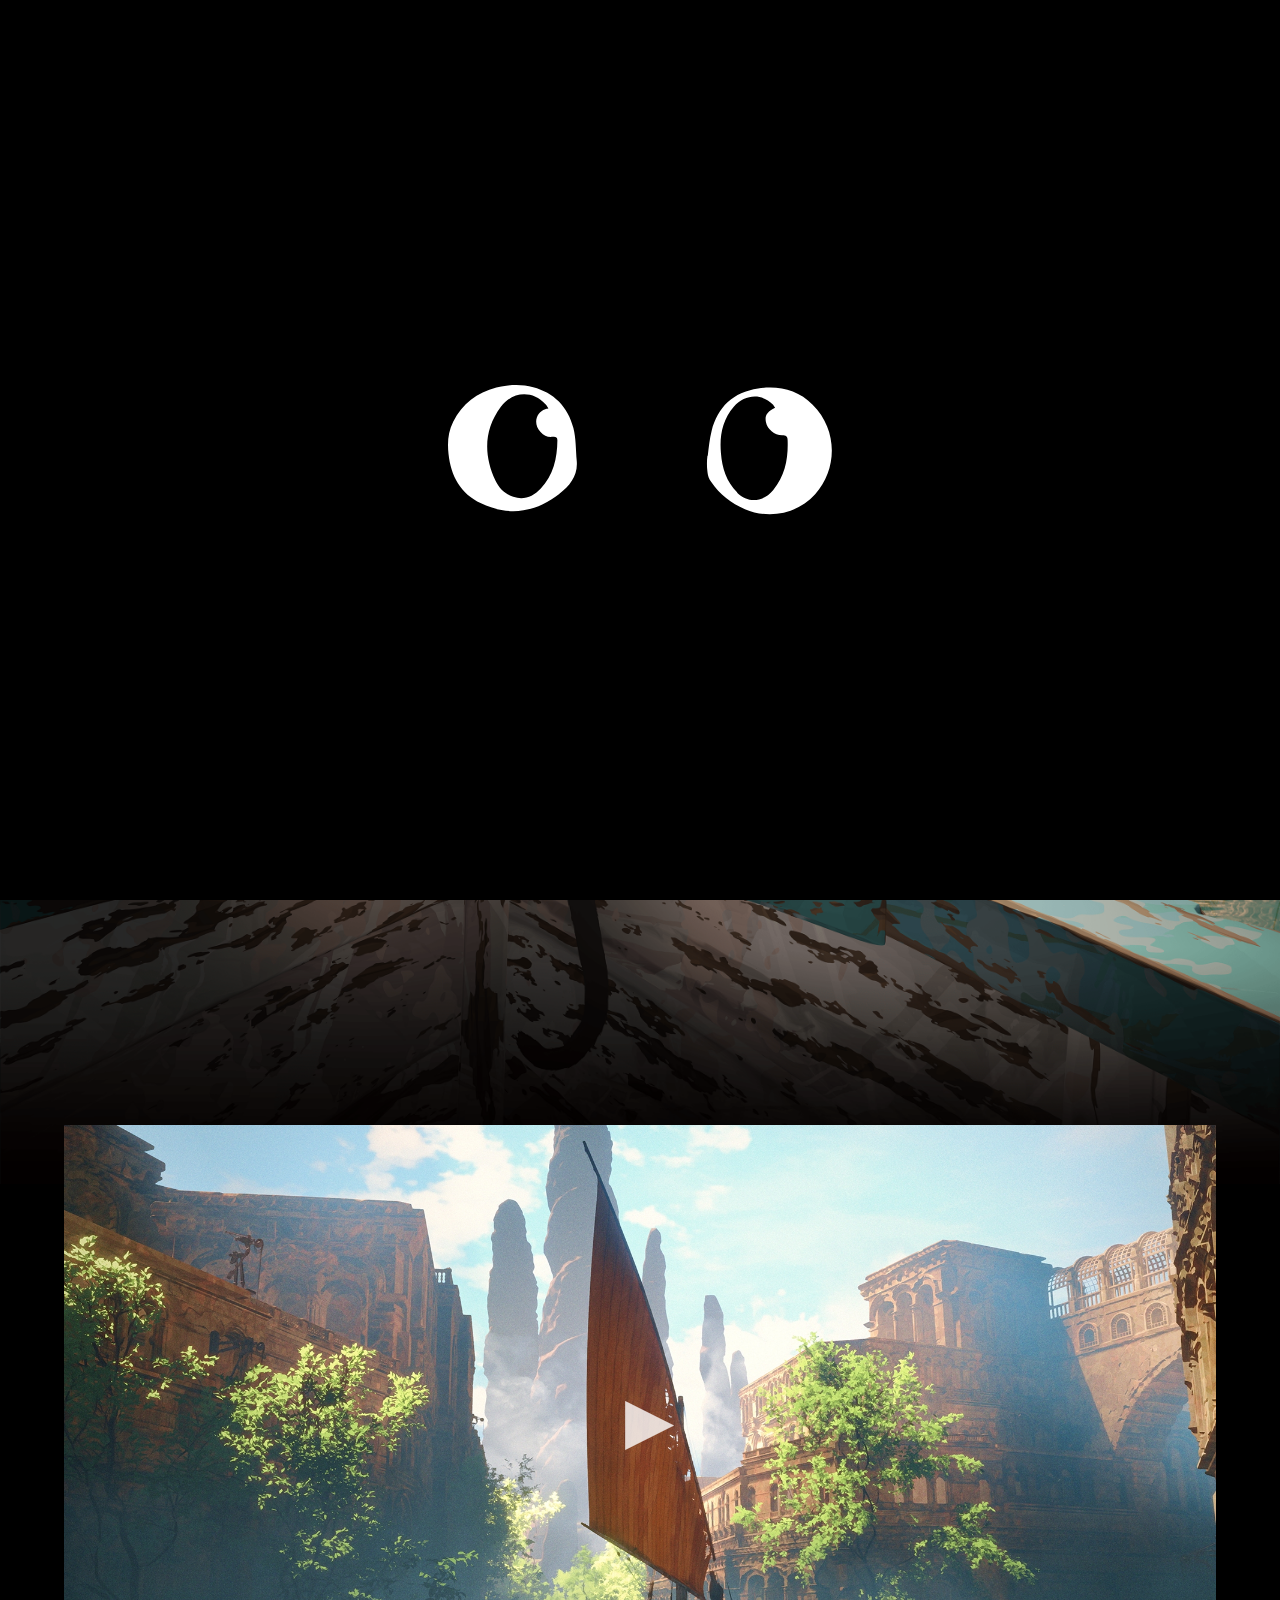
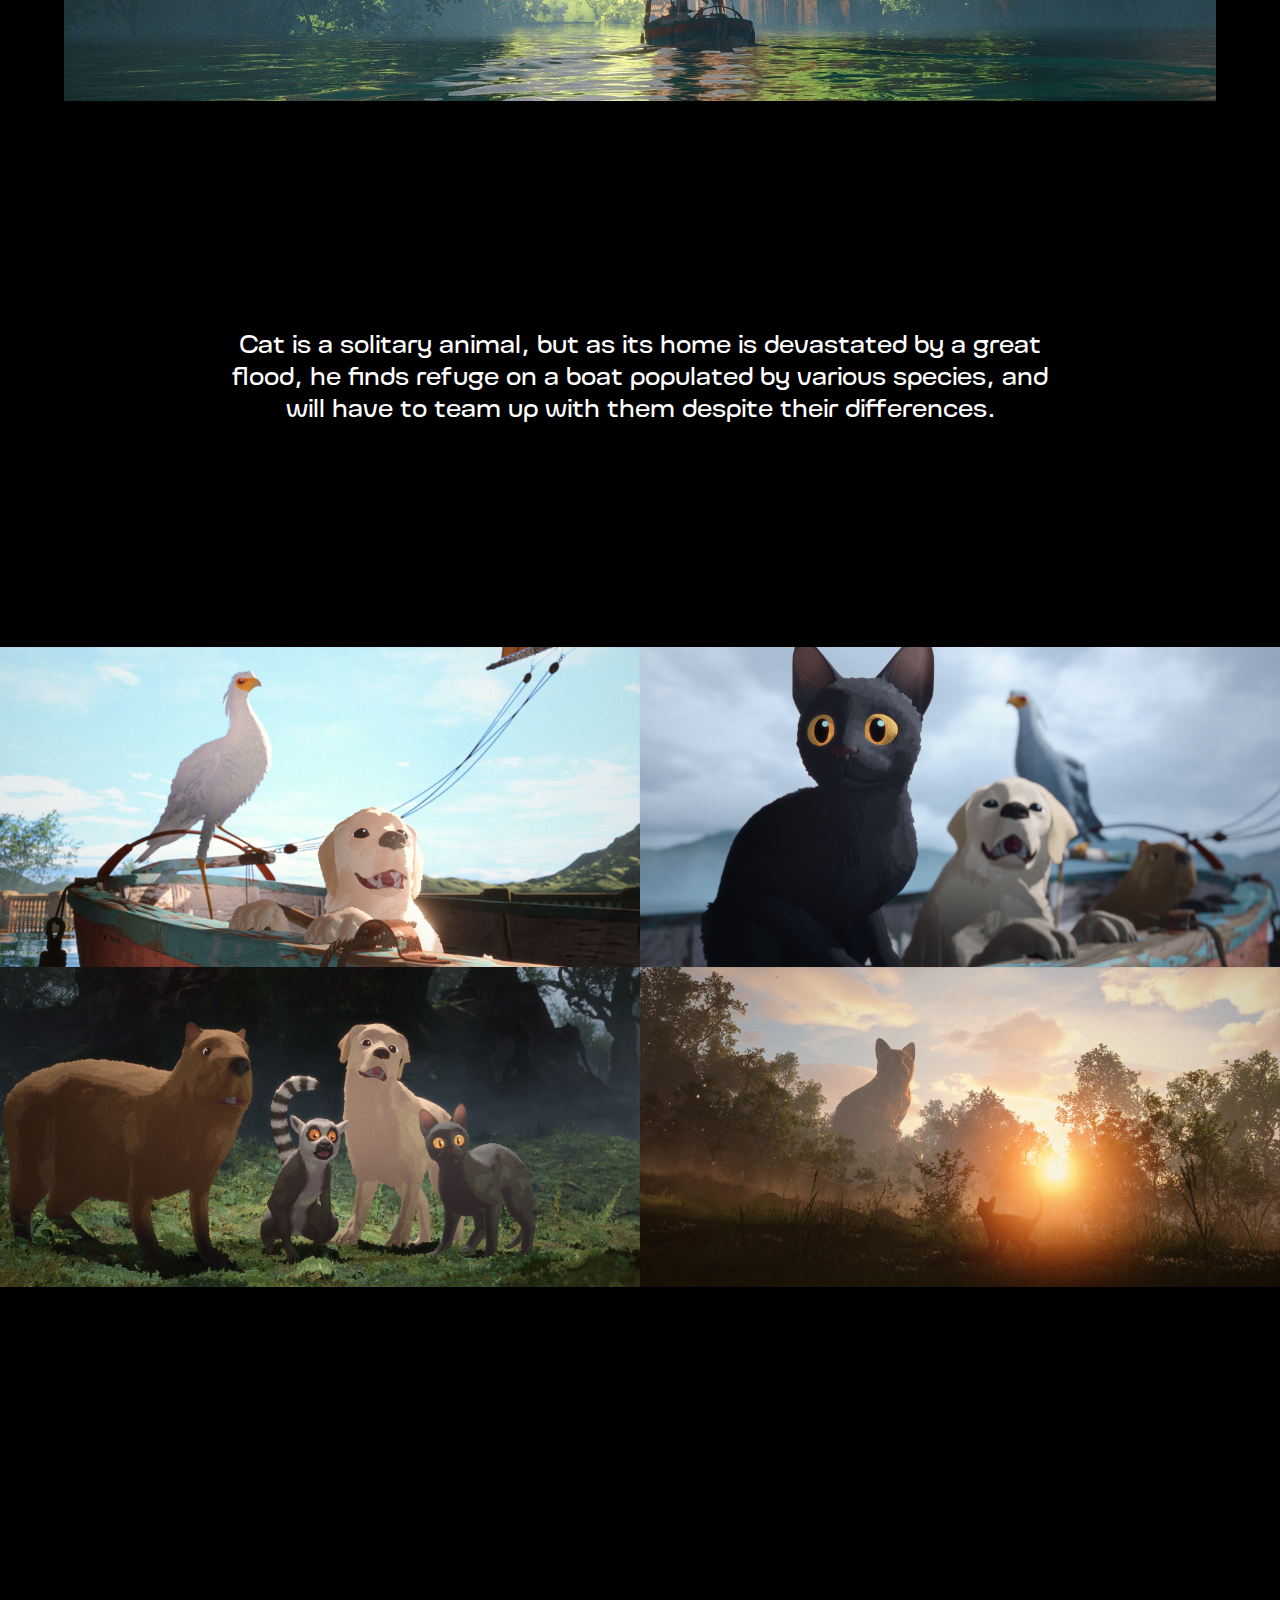
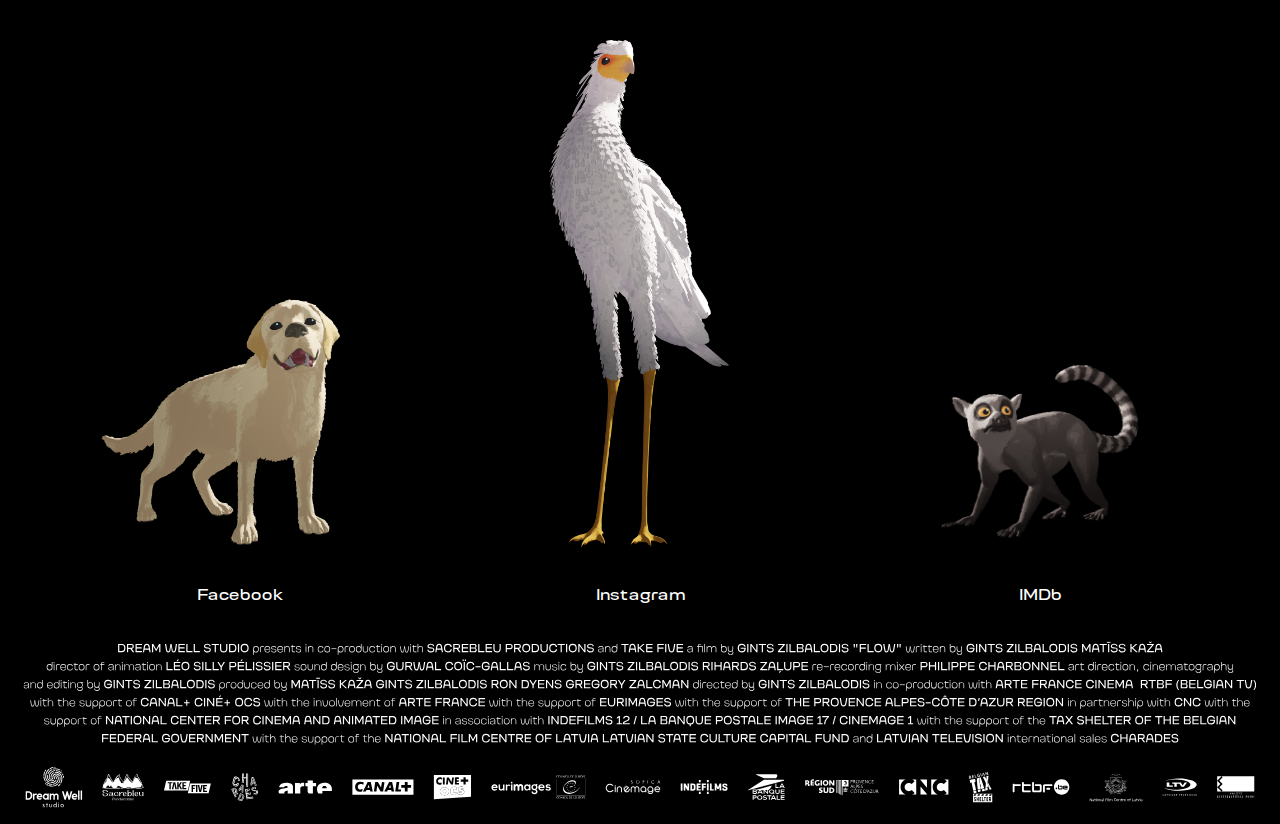
==== index.html @ 859744c5 "Update index.html" ====
<!--                         
            @@   @@        
            @@@@@@@         
            @@ @@ @         
             @@@@@          
            @@@@           
           @@@@@           
         @@@@@@@          
         @@@@@@@           
        @@@@@@@@            
       @@@@@@@@@            
      @@@@@@@@@@@           
      @@@@@@@@@@@@@         
      @@@@@@@@@@  @@        
      @@@@@@@@@@  @@        
       @@@@@@@@@           
        @@@@@@@@@                                 
          @@@                 
            @@                
        @    @  Website designed and coded               
         @@@@   by Dans Jirgensons, 2024 
-->
<html lang="en">
  <head>
    <meta charset="UTF-8" />
    <meta http-equiv="X-UA-Compatible" content="IE=edge" />
    <meta name="viewport" content="width=device-width, initial-scale=1.0" />
    <link rel="stylesheet" href="style.css" />
    <title>FLOW – Dream Well Studio</title>
    <link rel="icon" type="image/svg+xml" href="favicon/favicon.svg">
    <link rel="icon" type="image/png" href="favicon/favicon.png">

<meta name="description" content="Flow is an animated film by Gints Zilbalodis.">
<meta itemprop="name" content="FLOW – Dream Well Studio">
<meta itemprop="description" content="Flow is an animated film by Gints Zilbalodis.">
<meta itemprop="image" content="https://flow.movie/1853163158-725d5f6de8b81c9405ad717a37db35e1735abf01356b188921c94585b9219fb3-d_1920x1080.jpg">
<meta property="og:url" content="https://flow.movie">
<meta property="og:type" content="website">
<meta property="og:title" content="FLOW – Dream Well Studio">
<meta property="og:description" content="Flow is an animated film by Gints Zilbalodis.">
<meta property="og:image" content="https://flow.movie/1853163158-725d5f6de8b81c9405ad717a37db35e1735abf01356b188921c94585b9219fb3-d_1920x1080.jpg">
<meta name="twitter:card" content="summary_large_image">
<meta name="twitter:title" content="FLOW – Dream Well Studio">
<meta name="twitter:description" content="Flow is an animated film by Gints Zilbalodis.">
<meta name="twitter:image" content="https://flow.movie/1853163158-725d5f6de8b81c9405ad717a37db35e1735abf01356b188921c94585b9219fb3-d_1920x1080.jpg">
    </head>
  
<body>
<div id="loader">
  <div class="loader-content">
    <svg id="Layer_1" data-name="Layer 1" xmlns="http://www.w3.org/2000/svg" viewBox="0 0 23.03 7.76">
      <defs>
        <style>
          .cls-1, .cls-2 {
            stroke-width: 0px;
          }
          .cls-2 {
            fill: #fff;
          }
        </style>
      </defs>
      <path class="cls-2" d="m15.58,4.24c.06-.5.11-1,.23-1.48.36-1.45,1.31-2.33,2.79-2.55,1.23-.18,2.37.07,3.27.97,1.55,1.54,1.47,3.91.15,5.38-1.04,1.16-2.75,1.51-4.21.89-.83-.35-1.51-.89-2.02-1.63-.14-.2-.19-.31-.23-.61-.04-.32-.04-.65,0-.97Z"/>
      <path class="cls-2" d="m6.69,6.52c-1.45,1.13-3.03,1.38-4.71.58C.75,6.52.17,5.45.03,4.14c-.07-.66-.04-1.31.28-1.94C.86,1.11,1.74.46,2.9.15c.2-.05.4-.08.6-.11.54-.07,1.09-.05,1.61.09,1.22.32,2.09,1.16,2.41,2.45.16.63.14,1.31.2,1.97.08.88-.4,1.48-1.04,1.97Z"/>
      <path class="cls-1" d="m17.34,6.46c.66.65,1.58.57,2.17-.16.72-.88.9-1.9.86-2.99,0-.22-.1-.29-.33-.29-.46,0-.89-.37-.97-.78-.08-.4.05-.62.55-.87-.05-.07-.08-.13-.12-.18-.66-.7-1.69-.65-2.36.12-.7.81-.86,1.77-.77,2.79.07.88.32,1.71.98,2.35Z"/>
      <path class="cls-1" d="m6.28,3.11c-.31.03-.52-.06-.73-.29-.48-.5-.25-1.2.28-1.37.04-.01.12-.03.17-.04.01,0,.02-.02.01-.03-.06-.09-.11-.18-.18-.24-.75-.83-1.97-.77-2.66.17-1.04,1.41-1.03,2.91-.32,4.44.21.45.57.8,1.06.96.65.22,1.19-.02,1.64-.49.77-.81,1-1.82,1.01-2.91,0-.19-.11-.21-.27-.2Z"/>
    </svg>
</div>
</div>
  
<div class="logo">
<img src="flow.svg" />
<div class="directormobile onlymobile" ><span class="lightfont">a film by </span>GINTS ZILBALODIS</div>
</div>

<div class="laurels onlydesktop">
  <div class="left">
  <img src="laurels/cannes.svg" />
  <img src="laurels/annecy_jury.svg" />
  <img src="laurels/annecy_music.svg" />
</div>
<div class="right">
  <img src="laurels/annecy_audience.svg" />
  <img src="laurels/annecy_gan.svg" />
  <img src="laurels/tiff.svg" />
</div>
</div>

<div id="top-anim">
  <div class="director onlydesktop"><span class="lightfont">a film by </span>GINTS ZILBALODIS</div>
<img class="sky" src="poster layers/Sky.jpg" />
<div class="gradient-overlay"></div>
<img class="city" src="poster layers/city fog-min.png">
<img class="city citynormal" src="poster layers/city-min.png">
<img class="cat" src="poster layers/Cat-gradient-min.png" />
</div>

<div class="laurels onlymobile laurelsmob">
  <div class="left">
  <img src="laurels/cannes.svg" />
  <img src="laurels/annecy_jury.svg" />
  <img src="laurels/annecy_music.svg" />
</div>
<div class="right">
  <img src="laurels/annecy_audience.svg" />
  <img src="laurels/annecy_gan.svg" />
  <img src="laurels/tiff.svg" />
</div>
</div>

<div id="trailer" class="trailer">
  <div class="play-button" id="playButton"><span class="right-pointing-triangle">&nbsp;</span></div>
  <img src="Flow_54.jpg" class="thumbnail"/>
</div>
<div class="popup" id="popup">
    <div class="popup-content">
        <span class="close-button" id="closeButton">&times;</span>
        <iframe id="vimeoEmbed" src="" frameborder="0" allow="autoplay; fullscreen" allowfullscreen></iframe>
    </div>
</div>

<div id="synopsis">Cat is a solitary animal, but as its home is devastated by a great flood, he finds refuge on a boat populated by various species, and will have to team up with them despite their differences.</div>

<div class="stills">
<!-- <img src="stills/F_01-min.jpg" /> -->
<img src="stills/F_04-min.jpg" />
<img src="stills/F_02-min.jpg" />
<img src="stills/F_03-min.jpg" />
<img src="stills/F_05-min.jpg" />
<!-- <img src="stills/F_06-min.jpg" /> -->
</div>

<div id="shop"><div id='collection-component-1721988942943'></div></div>
<script type="text/javascript">
/*<![CDATA[*/
(function () {
  var scriptURL = 'buy-button-storefront.min.js';
  if (window.ShopifyBuy) {
    if (window.ShopifyBuy.UI) {
      ShopifyBuyInit();
    } else {
      loadScript();
    }
  } else {
    loadScript();
  }
  function loadScript() {
    var script = document.createElement('script');
    script.async = true;
    script.src = scriptURL;
    (document.getElementsByTagName('head')[0] || document.getElementsByTagName('body')[0]).appendChild(script);
    script.onload = ShopifyBuyInit;
  }
  function ShopifyBuyInit() {
    var client = ShopifyBuy.buildClient({
      domain: '07b5d3-8e.myshopify.com',
      storefrontAccessToken: 'b6763830624c516690d7c7871c5d23dd',
    });
    ShopifyBuy.UI.onReady(client).then(function (ui) {
      ui.createComponent('collection', {
        id: '515332800780',
        node: document.getElementById('collection-component-1721988942943'),
        moneyFormat: '%E2%82%AC%7B%7Bamount_with_comma_separator%7D%7D',
        options: {
  "product": {
    "styles": {
      "product": {
        "@media (min-width: 601px)": {
          "max-width": "calc(600px - 40px)",
          "margin-left": "40px",
          "margin-bottom": "50px",
          "width": "calc(100% - 40px)"
        },
        "img": {
          "height": "calc(100% - 15px)",
          "position": "absolute",
          "left": "0",
          "right": "0",
          "top": "0"
        },
        "imgWrapper": {
          "padding-top": "calc(75% + 15px)",
          "position": "relative",
          "height": "0"
        }
      },
      "title": {
        "font-size": "20px",
        "color": "#ffffff"
      },
      "button": {
        "font-size": "16px",
        "padding-top": "16px",
        "padding-bottom": "16px",
        ":hover": {
          "background-color": "#ccc",
          "color": "#000"
        },
        "background-color": "#fff",
        "color": "#000",
        ":focus": {
          "background-color": "#ffffff"
        },
        "border-radius": "4px",
        "padding-left": "50px",
        "padding-right": "50px"
      },
      "quantityInput": {
        "font-size": "16px",
        "padding-top": "16px",
        "padding-bottom": "16px"
      },
      "price": {
        "font-size": "26px",
        "color": "#ffffff"
      },
      "compareAt": {
        "font-size": "22.099999999999998px",
        "color": "#ffffff"
      },
      "unitPrice": {
        "font-size": "22.099999999999998px",
        "color": "#ffffff"
      }
    },
    "buttonDestination": "modal",
    "contents": {
      "options": false
    },
    "text": {
      "button": "Buy Now"
    }
  },
  "productSet": {
    "styles": {
      "products": {
        "@media (min-width: 601px)": {
          "margin-left": "-40px"
        }
      }
    }
  },
  "modalProduct": {
    "contents": {
      "img": false,
      "imgWithCarousel": true,
      "button": false,
      "buttonWithQuantity": true
    },
    "styles": {
      "product": {
        "@media (min-width: 601px)": {
          "max-width": "100%",
          "margin-left": "0px",
          "margin-bottom": "0px"
        }
      },
      "button": {
        "font-size": "16px",
        "padding-top": "16px",
        "padding-bottom": "16px",
        ":hover": {
          "background-color": "#2c2c2c",
          "color": "#fff"
        },
        "background-color": "#000000",
        "color": "#fff",
        ":focus": {
          "background-color": "#000000"
        },
        "border-radius": "4px",
        "padding-left": "50px",
        "padding-right": "50px"
      },
      "quantityInput": {
        "font-size": "16px",
        "padding-top": "16px",
        "padding-bottom": "16px"
      },
      "title": {
        "font-family": "Helvetica Neue, sans-serif",
        "font-weight": "bold",
        "font-size": "26px",
        "color": "#000000"
      },
      "price": {
        "font-family": "Helvetica Neue, sans-serif",
        "font-weight": "normal",
        "font-size": "18px",
        "color": "#000000"
      },
      "compareAt": {
        "font-family": "Helvetica Neue, sans-serif",
        "font-weight": "normal",
        "font-size": "15.299999999999999px",
        "color": "#000000"
      },
      "unitPrice": {
        "font-family": "Helvetica Neue, sans-serif",
        "font-weight": "normal",
        "font-size": "15.299999999999999px",
        "color": "#000000"
      },
      "description": {
        "color": "#000000"
      }
    },
    "text": {
      "button": "Add to cart"
    }
  },
  "option": {
    "styles": {
      "label": {
        "color": "#000000"
      }
    }
  },
  "cart": {
    "styles": {
      "button": {
        "font-size": "16px",
        "padding-top": "16px",
        "padding-bottom": "16px",
        ":hover": {
          "background-color": "#000000"
        },
        "background-color": "#000000",
        ":focus": {
          "background-color": "#000000"
        },
        "border-radius": "4px"
      },
      "title": {
        "color": "#000000"
      },
      "header": {
        "color": "#000000"
      },
      "lineItems": {
        "color": "#000000"
      },
      "subtotalText": {
        "color": "#000000"
      },
      "subtotal": {
        "color": "#000000"
      },
      "notice": {
        "color": "#000000"
      },
      "currency": {
        "color": "#000000"
      },
      "close": {
        "color": "#000000",
        ":hover": {
          "color": "#000000"
        }
      },
      "empty": {
        "color": "#000000"
      },
      "noteDescription": {
        "color": "#000000"
      },
      "discountText": {
        "color": "#000000"
      },
      "discountIcon": {
        "fill": "#000000"
      },
      "discountAmount": {
        "color": "#000000"
      }
    },
    "text": {
      "total": "Subtotal",
      "button": "Checkout"
    },
    "popup": false
  },
  "toggle": {
    "styles": {
      "toggle": {
        "background-color": "#000000",
        ":hover": {
          "background-color": "#000000"
        },
        ":focus": {
          "background-color": "#000000"
        }
      },
      "count": {
        "font-size": "16px"
      }
    }
  },
  "lineItem": {
    "styles": {
      "variantTitle": {
        "color": "#000000"
      },
      "title": {
        "color": "#000000"
      },
      "price": {
        "color": "#000000"
      },
      "fullPrice": {
        "color": "#000000"
      },
      "discount": {
        "color": "#000000"
      },
      "discountIcon": {
        "fill": "#000000"
      },
      "quantity": {
        "color": "#000000"
      },
      "quantityIncrement": {
        "color": "#000000",
        "border-color": "#000000"
      },
      "quantityDecrement": {
        "color": "#000000",
        "border-color": "#000000"
      },
      "quantityInput": {
        "color": "#000000",
        "border-color": "#000000"
      }
    }
  }
},
      });
    });
  }
})();
/*]]>*/
</script>

<div class="socials">
  <a href="https://facebook.com/flowmovie2024" class="dog"><img src="characters/Dog.png" /><span>Facebook</span></a>
  <a href="https://instagram.com/flowmovie2024" class="bird"><img src="characters/Bird.png" /><span>Instagram</span></a>
  <a href="https://imdb.com/title/tt4772188" class="lemur"><img src="characters/Lemur.png" /><span>IMDb</span></a>
</div>

<div class="billingblock">
  <img class="onlydesktop" src="billingblock.svg" />
  <div class="onlymobile">DREAM WELL STUDIO <span>presents in co-production with</span> SACREBLEU PRODUCTIONS <span>and</span> TAKE FIVE <span>a film by</span> GINTS ZILBALODIS "FLOW" <span>written by</span> GINTS ZILBALODIS MATĪSS KAŽA <span>director of animation</span> LÉO SILLY PÉLISSIER <span>sound design by</span> GURWAL COÏC-GALLAS <span>music by</span> GINTS ZILBALODIS RIHARDS ZAĻUPE <span>re-recording mixer</span> PHILIPPE CHARBONNEL <span>art direction, cinematography and editing by</span> GINTS ZILBALODIS <span>produced by</span> MATĪSS KAŽA GINTS ZILBALODIS RON DYENS GREGORY ZALCMAN <span>directed by</span> GINTS ZILBALODIS <span>in co-production with</span> ARTE FRANCE CINEMA RTBF (BELGIAN TV) <span>with the support of</span> CANAL+ CINÉ+ OCS <span>with the involvement of</span> ARTE FRANCE <span>with the support of</span> EURIMAGES <span>with the support of</span> THE PROVENCE ALPES-CÔTE D’AZUR REGION <span>IN PARTNERSHIP WITH</span> CNC <span>with the support of</span> NATIONAL CENTER FOR CINEMA AND ANIMATED IMAGE <span>in association with</span> INDEFILMS 12 / LA BANQUE POSTALE IMAGE 17 / CINEMAGE 1 <span>with the support of</span> the TAX SHELTER OF THE BELGIAN FEDERAL GOVERNMENT <span>with the support of</span> the NATIONAL FILM CENTRE OF LATVIA LATVIAN STATE CULTURE CAPITAL FUND and LATVIAN TELEVISION <span>international sales</span> CHARADES</div>
    <img class="onlymobile" src="billingblock-logos.svg" />
  </div>
</div>

<script src="script.js"></script>
<script src="vimeo.js"></script>

</body>
</html>
---- style.css ----
@font-face {
  font-family: 'Toroka Wide';
  src: url('fonts/Toroka-WideLight.woff2') format('woff2'),
      url('fonts/Toroka-WideLight.woff') format('woff');
  font-weight: 300;
  font-style: normal;
  font-display: swap;
}

@font-face {
  font-family: 'Toroka Wide';
  src: url('fonts/Toroka-WideRegular.woff2') format('woff2'),
      url('fonts/Toroka-WideRegular.woff') format('woff');
  font-weight: normal;
  font-style: normal;
  font-display: swap;
}

*, *:before, *:after {
	margin: 0;
	padding: 0;
	-webkit-box-sizing: border-box !important;
	-moz-box-sizing: border-box !important;
	-ms-box-sizing: border-box !important;
	box-sizing: border-box !important;
}

html, body {margin:0;padding:0; font-family:Toroka Wide;overscroll-behavior-y: none; user-select:none; -webkit-user-select:none;
  -webkit-font-smoothing: antialiased; font-smoothing:antialised;}
body { background:black;}
.lightfont, .billingblock span {
font-weight:200;
}
.logo {
  position: absolute;
  width: 20%;
  top: 3vh;
  left:0;
  transform: translate(calc(50vw - 50%));
  z-index:100;
  /* animation: logoscale 20s ease-in-out infinite; */
}
.logo img {
width:100%;
}
/* 
@keyframes logoscale {
  0% {
    transform: translate(calc(50vw - 50%)) scale(1);
  }
  50% {
    transform: translate(calc(50vw - 50%)) scale(1.05);
  }
  100% {
    transform: translate(calc(50vw - 50%)) scale(1);
  }
} */

.laurels {
  position: absolute;
  padding-top:7vh;
  padding-left:4vh;
  padding-right:4vh;
  display: flex;
  width:100%;
justify-content: space-between;
  flex-direction: row;
}
.laurels .left, .laurels .right {
  display:flex;
  gap: 2vw;
  /* max-width: 700px; */
}
.laurels img {
  filter: invert(1);
  height: 7vh;
}

#top-anim {
width:100vw;
height:100vh;
position:relative;
/* overflow:hidden; */
z-index: -1;
}
#top-anim img {
width: 100vw;
position:absolute;
}
.sky {
object-fit: cover;
width:100%;
height:100%;
}
.city {
/* bottom: -50vh; */
  left: 0px;
  /* transition: bottom 0.2s ease-in-out; */
  
}
.cat {
left: 0px;
right:0px;
bottom: 0px;
animation: moveUpAndDown 5s ease-in-out infinite;
bottom: -55vh;
  /* transition: bottom 0.2s ease-in-out; */
}

      /* Keyframes for animation */
      @keyframes moveUpAndDown {
          0% {
              transform: translateY(0);
          }
          50% {
              transform: translateY(1vw);
          }
          100% {
              transform: translateY(0);
          }
      }

.citynormal {
  animation: cityfade 30s ease-in-out infinite;
}

@keyframes cityfade {
  0% {
    opacity:0;
  }
  50% {
    opacity:1;
  }
  100% {
    opacity:0;
  }
}
      .gradient-overlay {
  position: absolute; /* Position overlay absolutely */
  top: 0; /* Cover entire container */
  left: 0;
  width: 100%;
  height: 50%;
  background: linear-gradient(to top, rgba(0, 0, 0, 0), rgba(0, 0, 0, 20%)); /* Gradient from transparent to black */
  pointer-events: none; /* Allow interactions to pass through */
  mix-blend-mode: multiply; /* Apply multiply blend mode */
}
.director {
position: absolute;
  color: white;
  width: 100%;
  text-align: center;
  bottom: 3vh;
  font-size:1.5em;
  z-index:1;
}
.directormobile {
  bottom:auto;
  margin-top:4vh;
  position: absolute;
  color: white;
  width: 100%;
  text-align: center;
  font-size:1em;
  z-index:1;
}
.billingblock {
max-width:1800px;
margin:0 auto;
pointer-events:none;
}




.trailer {
  margin: 25vh auto;
  width:90%;
  max-width:1200px;
  display:flex;
  justify-content: center;
  align-items: center;
  cursor: pointer;
}
.trailer .thumbnail {
  width: 100%;
  height: auto;
  display: block;
}

/* Style for play button */
.play-button {
  position: absolute;
  font-size: 64px;
  color: rgba(255, 255, 255, 0.8);

}
.trailer:hover .play-button,
.play-button:hover {
    color: rgba(255, 255, 255, 1); /* Brighten the play button */
}

.right-pointing-triangle::after {
  content: "\25B6 \FE0E";
}

/* Popup styles */
.popup {
  display: none;
  position: fixed;
  top: 0;
  left: 0;
  width: 100%;
  height: 100%;
  background: rgba(0, 0, 0, 0.9);
  justify-content: center;
  align-items: center;
  z-index: 1000; 
}

.popup-content {
  position: relative;
  width: 90%;
  height: 90%;
  /* background: #fff; */
  display: flex;
  justify-content: center;
  align-items: center;
}

.popup iframe {
  width: 100%;
  height: 100%;
}

.close-button {
  position: absolute;
  top: 10px;
  right: 10px;
  font-size: 32px;
  color: white;
  cursor: pointer;
  z-index: 1001; 
}

#synopsis {
  max-width:48ch;
  padding:0 5%;
  font-size:1.5em;
  color:white;
  margin:25vh auto;
  text-align:center;
}

#shop {
  margin: 25vh auto 10vh auto;
  max-width:1800px;
}


#loader {
  position: fixed;
  top: 0;
  left: 0;
  width: 100%;
  height: 100%;
  background: black;
  justify-content: center;
  align-items: center;
  z-index: 1000; 
  opacity:1;
  transition: opacity 0.5s ease-in-out;
}

.loader-content {
  position: relative;
  width: 100%;
  height: 100%;
  display: flex;
  justify-content: center;
  align-items: center;
}
.loader-content svg {
  width:50vh;
  max-width:30%;
}

.stills {
  display:flex;
  flex-flow:wrap;
}
.stills img {
  width:50%;
}

.socials {
  max-width:1200px;
  margin:3vh auto;
  display:flex;
  align-items:flex-end;
}
.socials a {
  display: flex;
  flex-direction: column;
  color:white;
  text-decoration: none;
  align-items:center;
  cursor:pointer;
}
.socials a span {
  margin-top:20px;
}

.socials .dog img {
  width:75%;
}
.socials .bird img {
  width:140%;
}
.socials .lemur img {
  width:60%;
}
.socials a:hover {
      /* filter: drop-shadow(0px 0px 5px white); */
      filter: brightness(1.2);
}




.onlymobile {
  display:none;
}

@media only screen and (max-width: 1600px) {
  .laurels .left {
    flex-direction: column;
  }
  .laurels .right {
    flex-direction: column-reverse;
}
.laurels {
  padding-top:5vh;
}
}


@media only screen and (max-width: 900px) {
    .onlydesktop {
      display:none;
    }
    .onlymobile {
      display:block;
  }
  .laurelsmob {
    position: relative;
    display: flex;
    justify-content: center;
    gap: 5%;
    padding: 0;
    margin: 10vh 0;
}
.laurels .left, .laurels .right {
  gap: 50px;
}
.trailer, #synopsis, #shop {
  margin: 10vh auto;
  }
  #synopsis {
    font-size:1em;
      max-width:38ch;
  }
  .stills img {
    width:100%;
  }
  .socials {
    flex-direction: column;
    flex-flow: wrap;
    justify-content:center;
    overflow-x: hidden;
    margin:10vh auto;
  }
  .socials a {
    width:50%;
  }
  .socials .lemur {
    margin-top:5vh;
  }
  .billingblock img {
    margin:10%;
  }
  .billingblock div {
    color:white;
    padding:0 5%;
    text-align:center;
    font-size:0.8em;
  }
}

img {
  pointer-events:none !important;
}
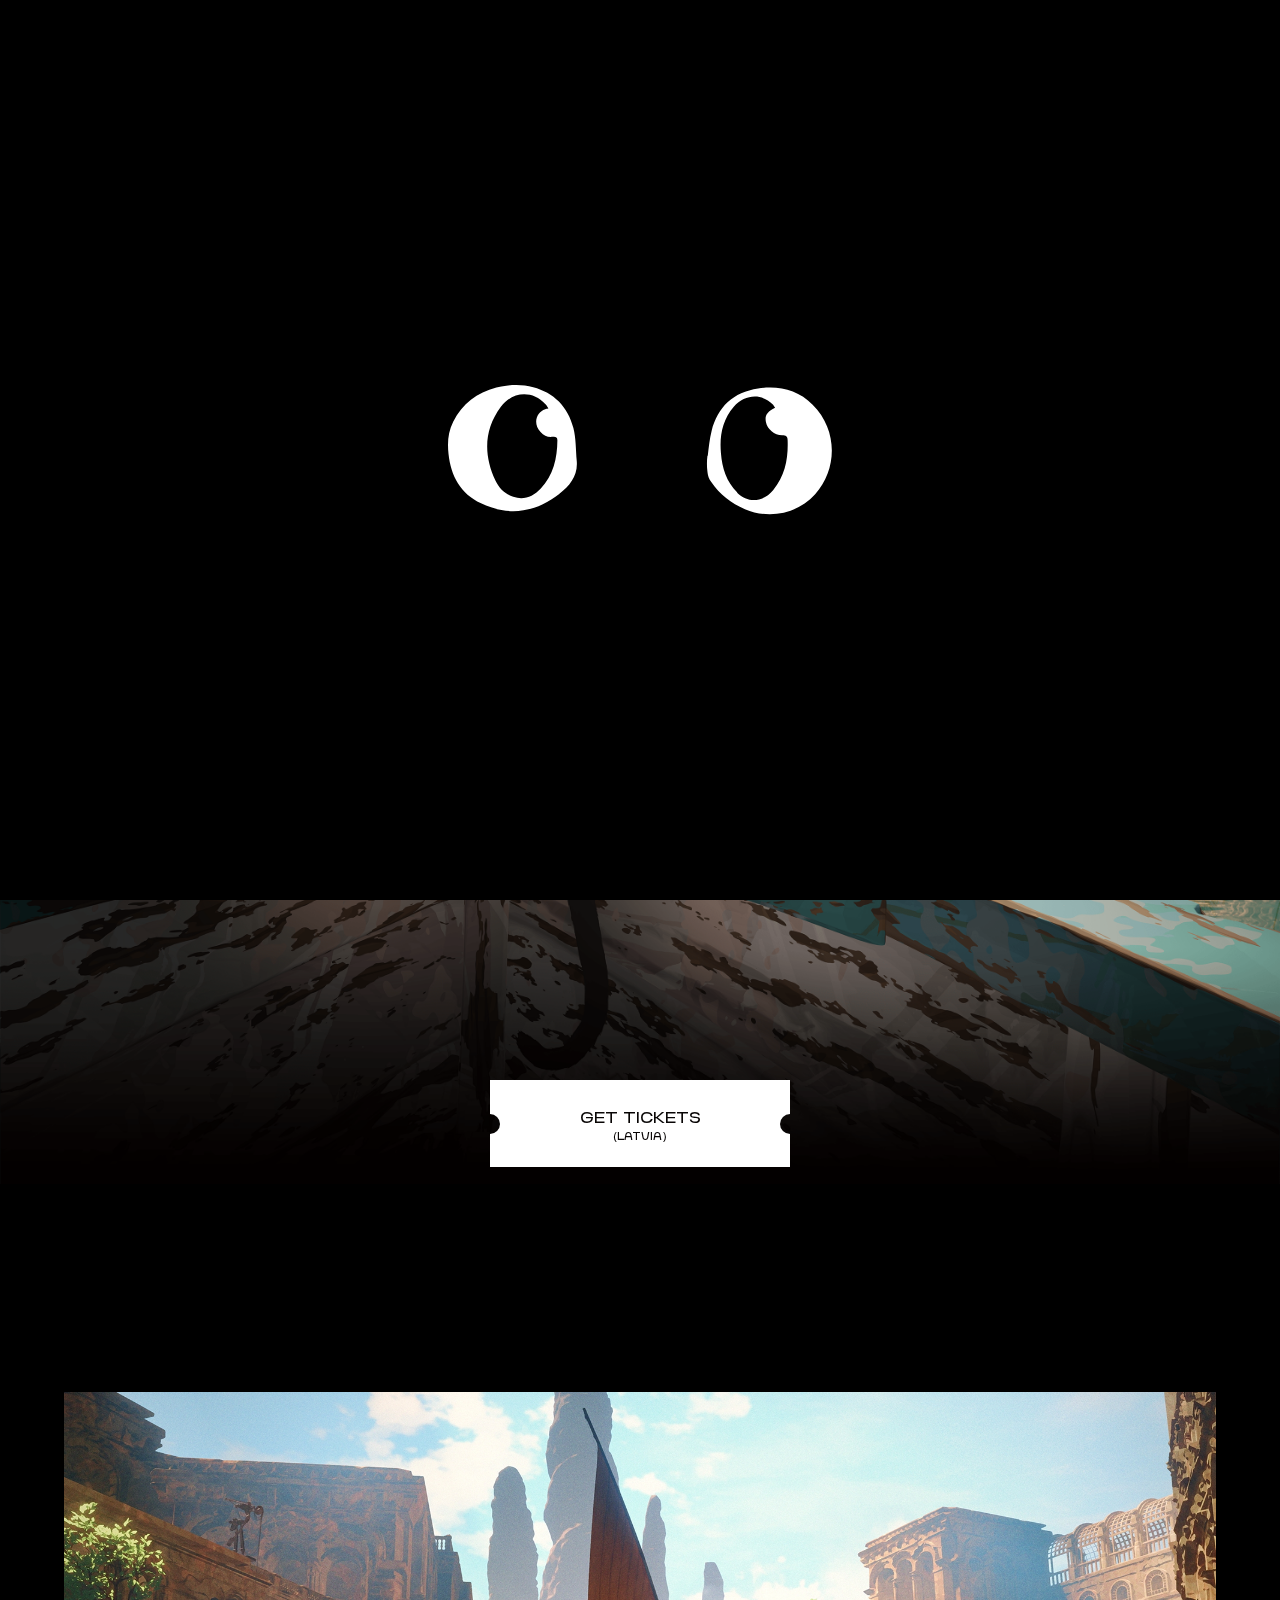
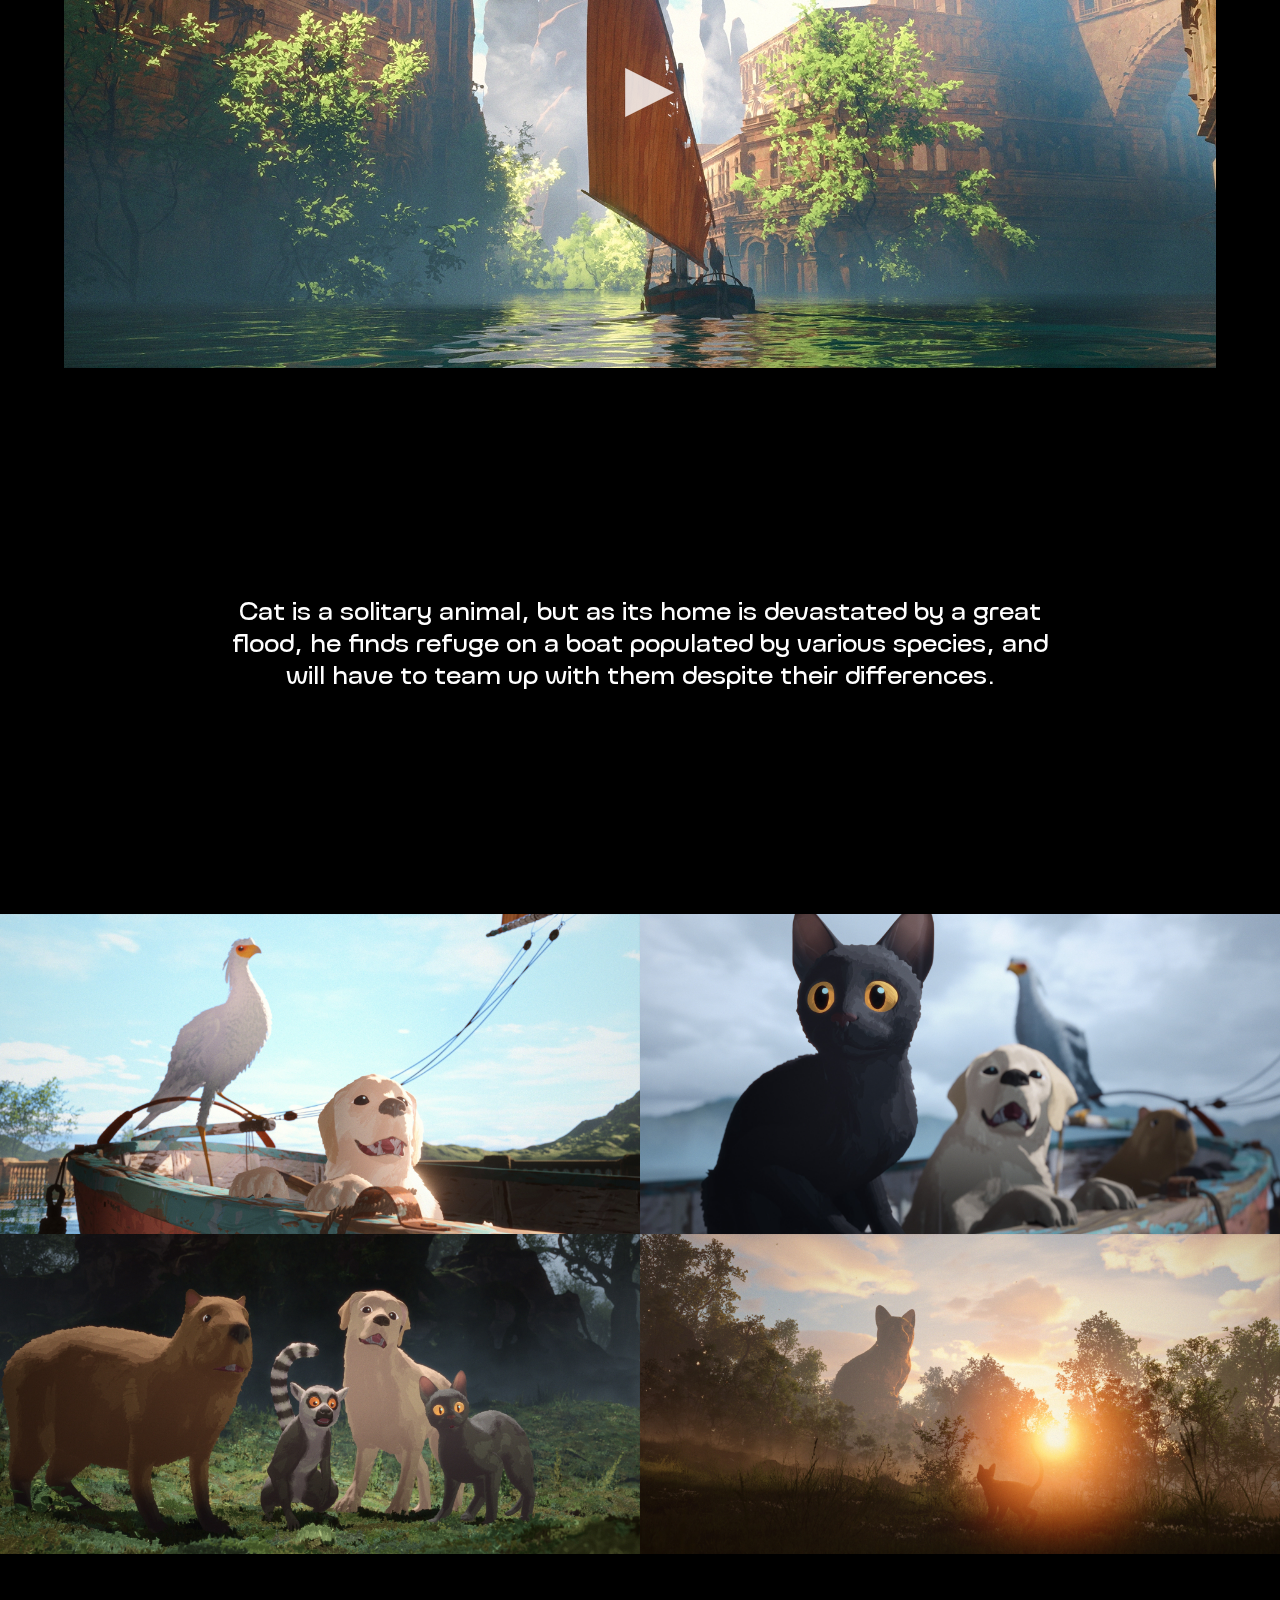
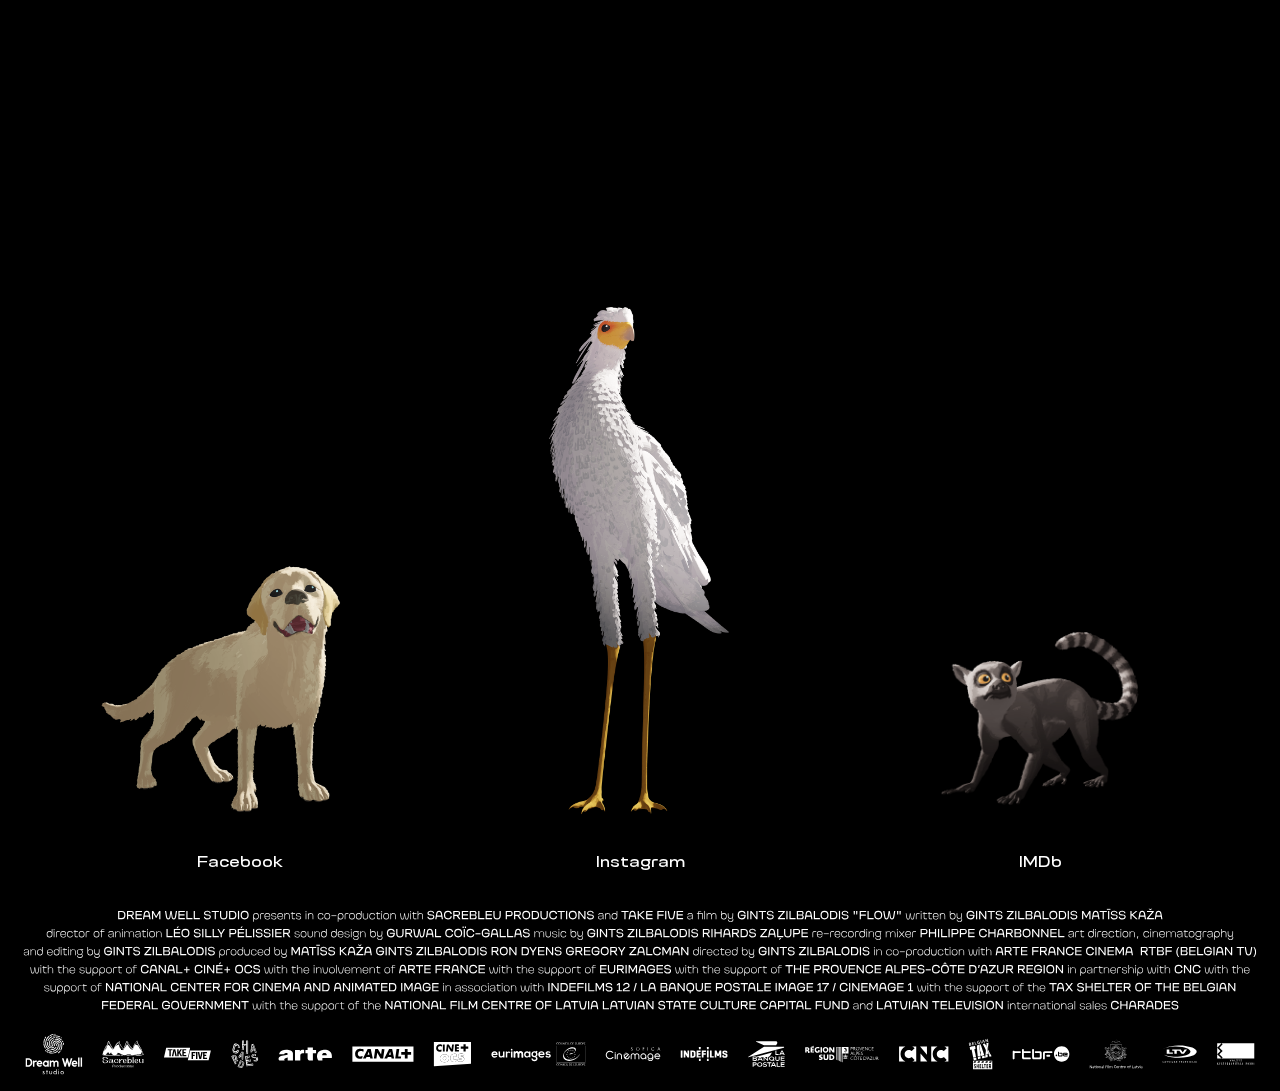
==== commit c49888e9: "update" ====
--- a/index.html
+++ b/index.html
@@ -17,7 +17,7 @@
         @@@@@@@@@                                 
           @@@                 
             @@                
-        @    @  Website designed and coded               
+        @    @  Web design and development     
          @@@@   by Dans Jirgensons, 2024 
 -->
 <html lang="en">
@@ -107,6 +107,12 @@
 </div>
 </div>
 
+<a class="ticketsbutton" href="https://linktr.ee/flowmovie2024">
+<div class="ticketsbutton">
+GET TICKETS<span>(LATVIA)</span>
+</div>
+</a>
+
 <div id="trailer" class="trailer">
   <div class="play-button" id="playButton"><span class="right-pointing-triangle">&nbsp;</span></div>
   <img src="Flow_54.jpg" class="thumbnail"/>
--- a/style.css
+++ b/style.css
@@ -25,7 +25,7 @@
 	box-sizing: border-box !important;
 }
 
-html, body {margin:0;padding:0; font-family:Toroka Wide;overscroll-behavior-y: none; user-select:none; -webkit-user-select:none;
+html, body {margin:0;padding:0; font-family:Toroka Wide;overscroll-behavior: none; user-select:none; -webkit-user-select:none;
   -webkit-font-smoothing: antialiased; font-smoothing:antialised;}
 body { background:black;}
 .lightfont, .billingblock span {
@@ -170,6 +170,61 @@
 pointer-events:none;
 }
 
+a.ticketsbutton {
+  color: white;
+  text-decoration: none;
+  margin-top: 20vh;
+  margin-left: auto;
+  margin-right: auto;
+  display: block;
+  width: 300px;
+}
+
+div.ticketsbutton {
+  text-align: center;
+  padding: 25px 0;
+  background: white;
+  color: black;
+  display: block;
+  position: relative;
+  -webkit-transition: background 200ms ease;
+  transition: background 200ms ease;
+  overflow: hidden; /* Ensure child elements don't overflow */
+  mix-blend-mode: screen;
+}
+
+/* Styling for the cut corners */
+div.ticketsbutton:before,
+div.ticketsbutton:after {
+  content: "";
+  width: 20px; /* Adjust width for corner size */
+  height: 20px; /* Adjust height for corner size */
+  background: black;
+  border-radius: 50%;
+  position: absolute;
+  top: 50%;
+  transform: translateY(-50%);
+}
+
+div.ticketsbutton:before {
+  left: -10px; /* Position left corner */
+  border-right: none; /* Hide the border on the side facing the ticket */
+}
+
+div.ticketsbutton:after {
+  right: -10px; /* Position right corner */
+  border-left: none; /* Hide the border on the side facing the ticket */
+}
+
+div.ticketsbutton:hover {
+  background-color: #ccc;
+}
+
+.ticketsbutton span {
+  display: block;
+  font-size: 0.7em;
+  margin-top: 0.1em;
+}
 
 
 
@@ -395,6 +450,11 @@
     text-align:center;
     font-size:0.8em;
   }
+  a.ticketsbutton {
+  margin-top: 20vh;
+  margin-bottom: 20vh;
+  width:70%;
+}
 }
 
 img {
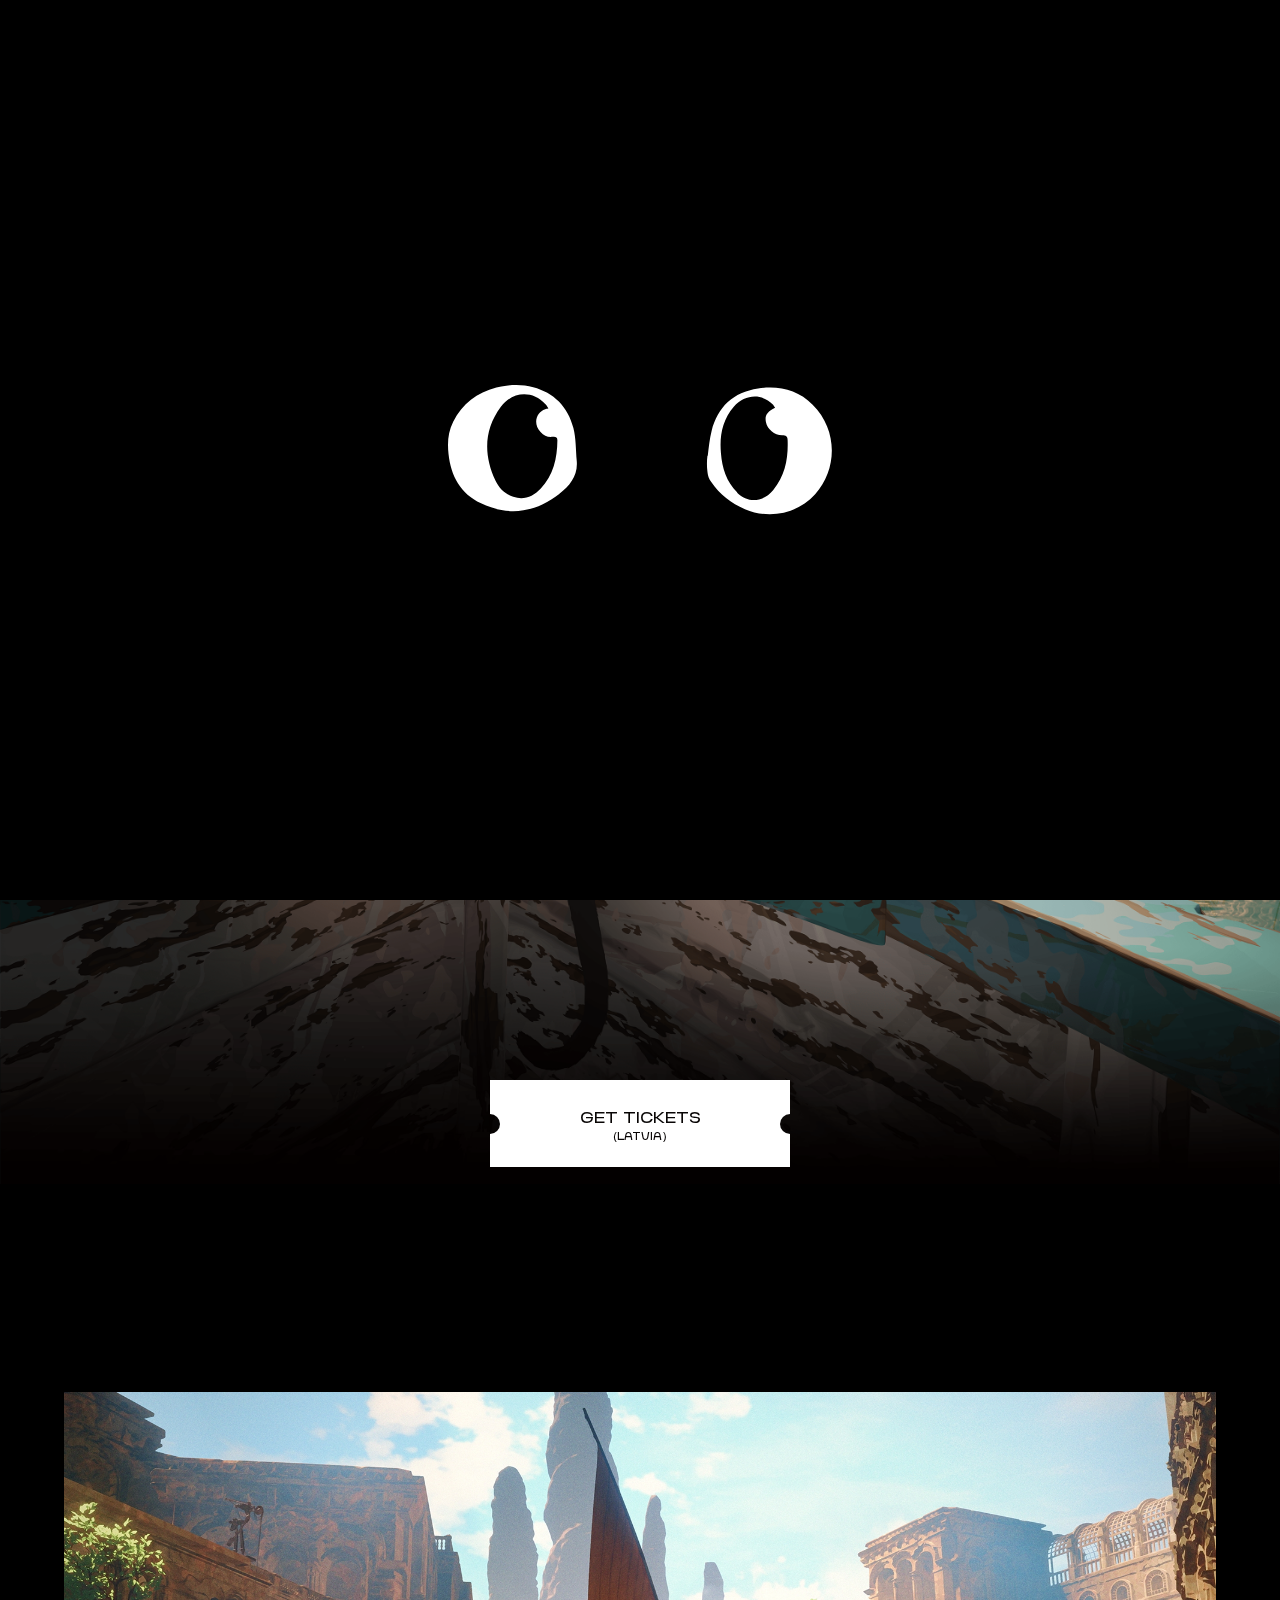
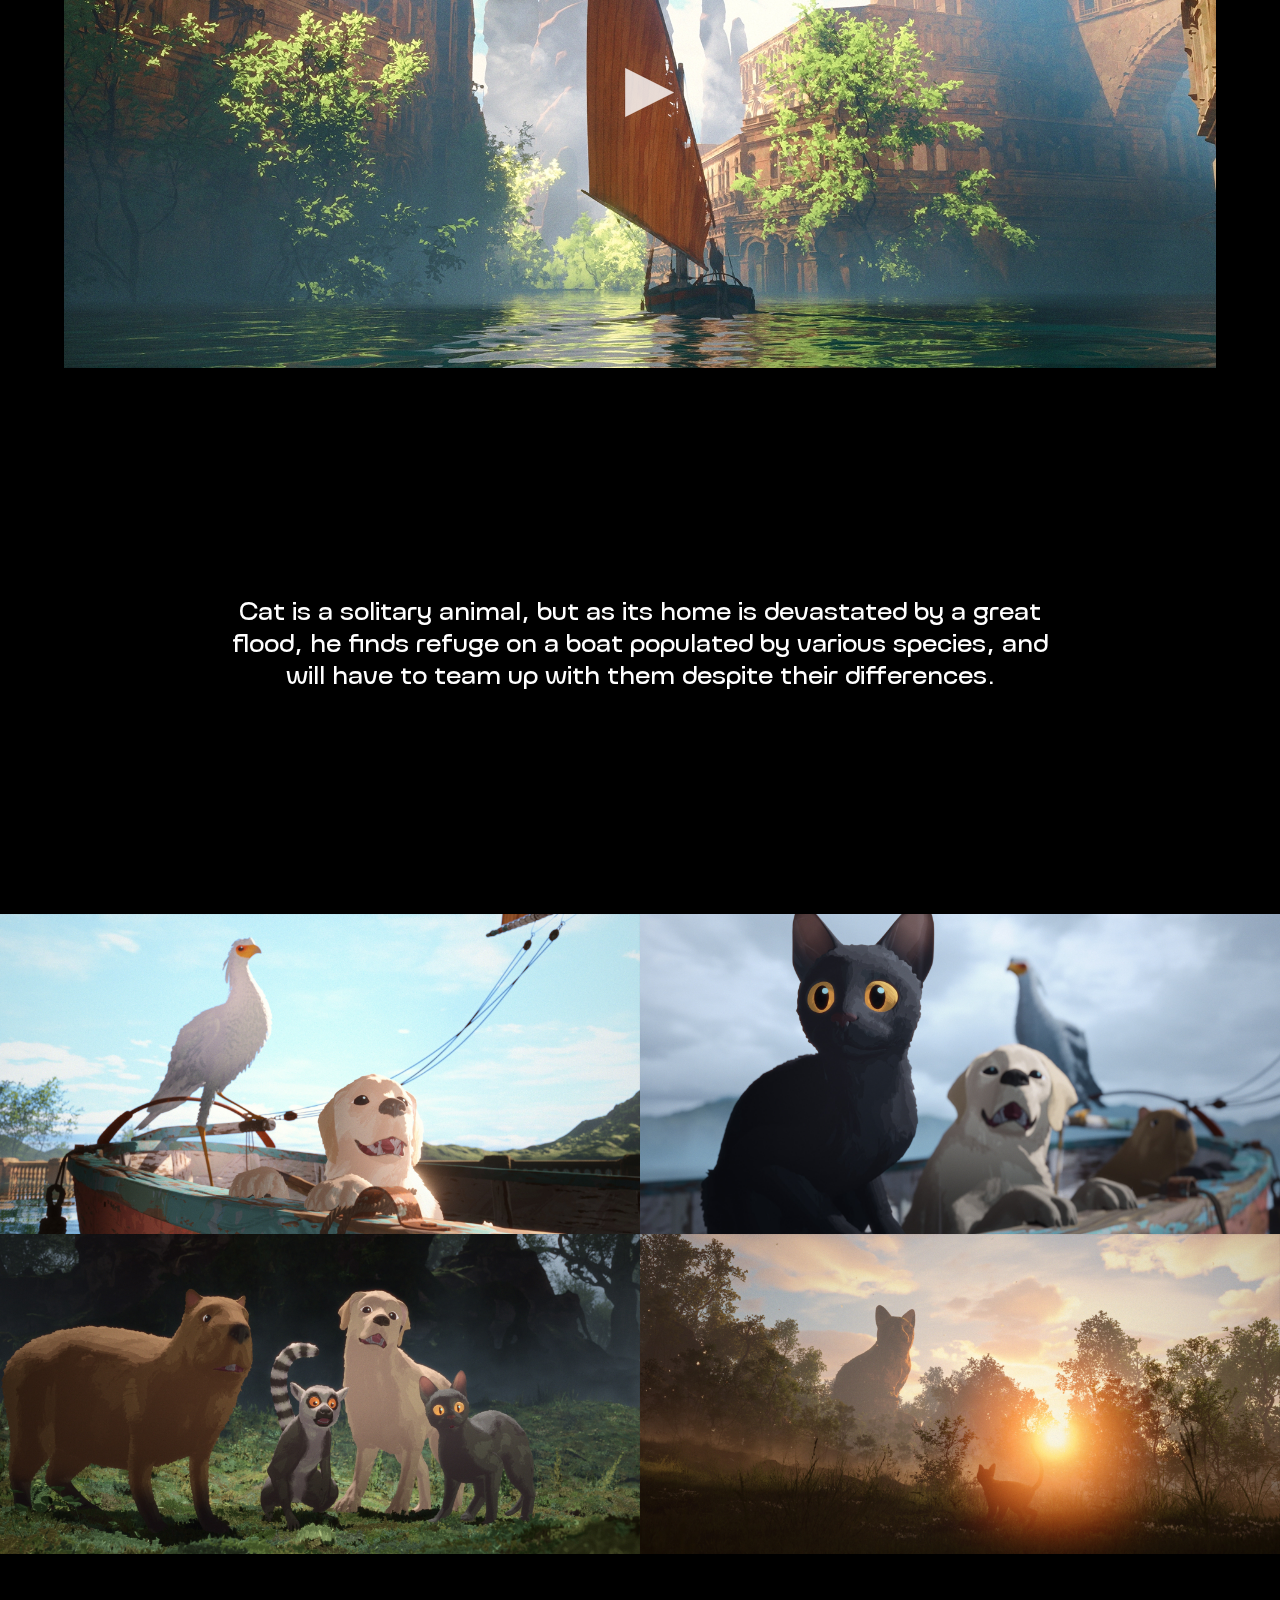
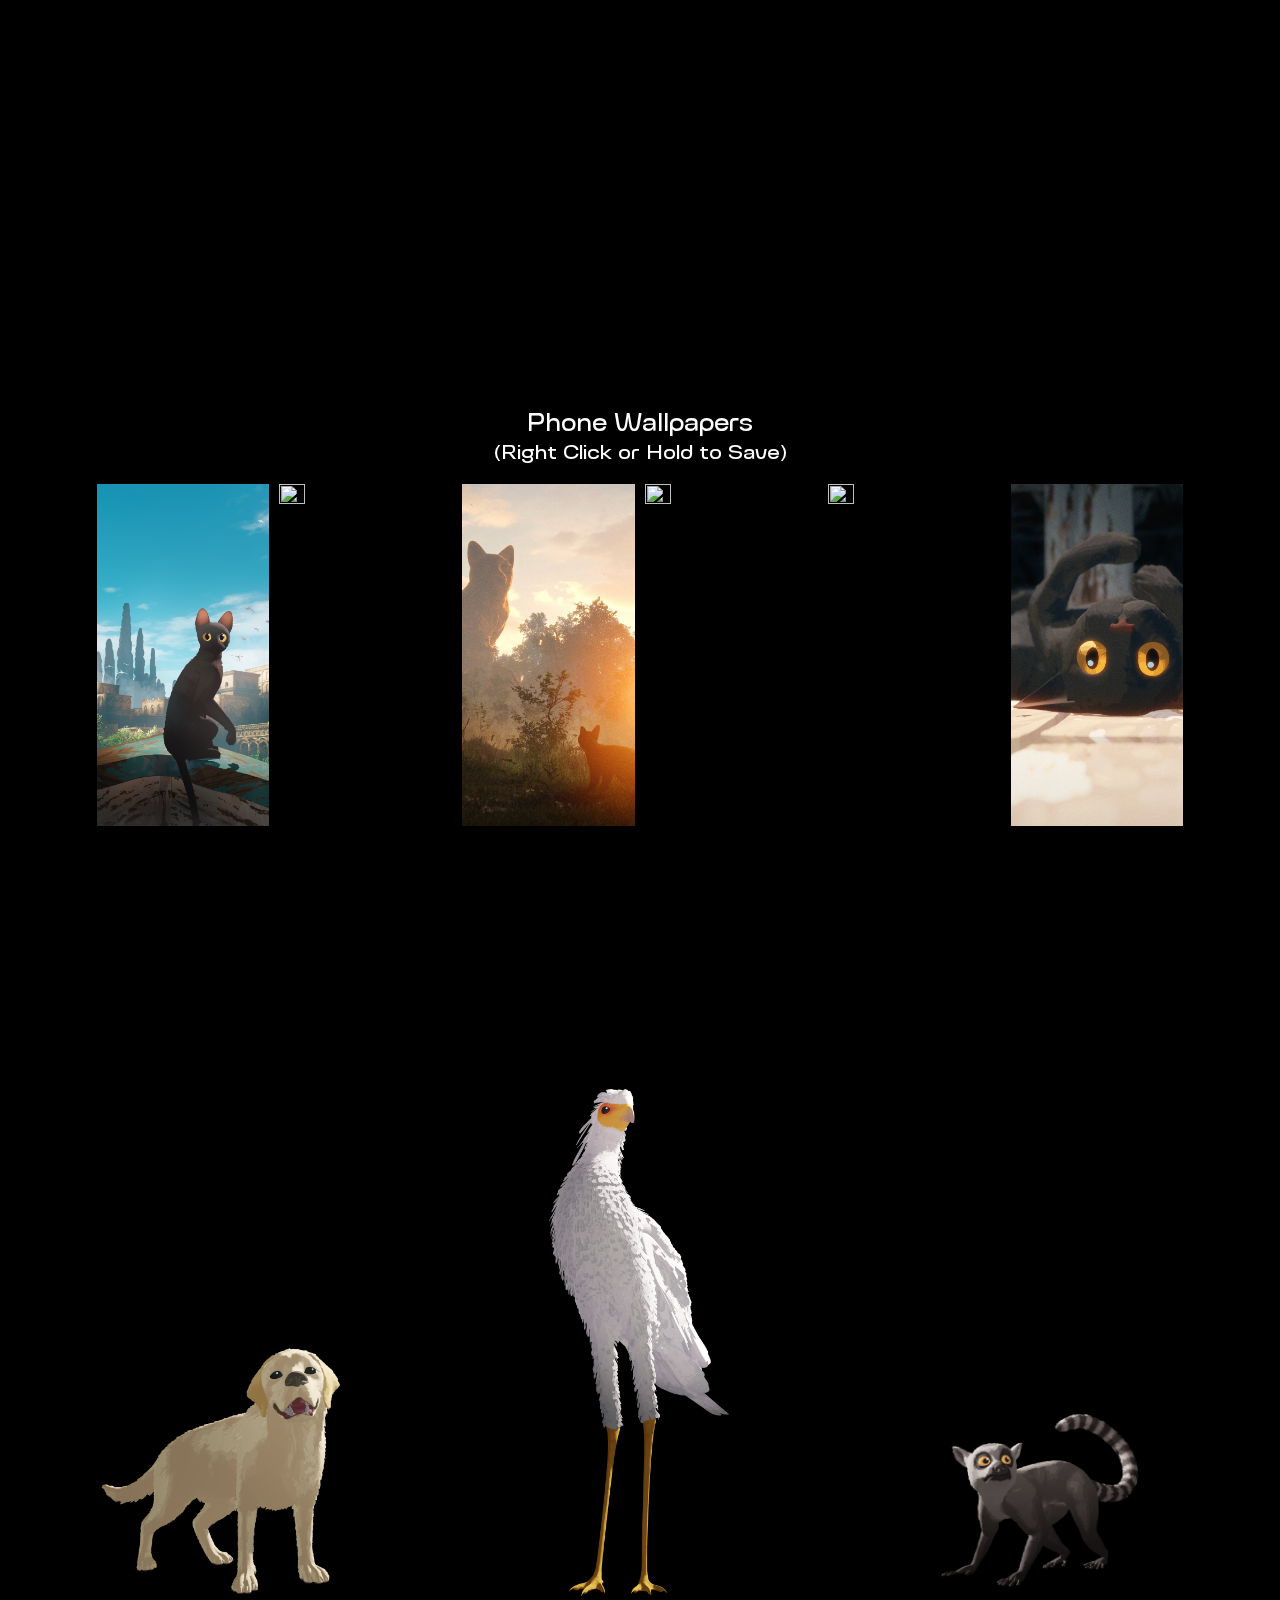
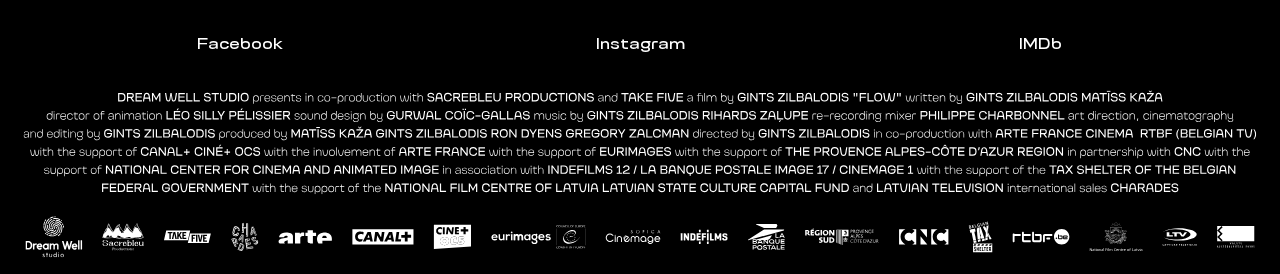
==== commit 23128ca2: "update" ====
--- a/index.html
+++ b/index.html
@@ -446,6 +446,16 @@
 /*]]>*/
 </script>
 
+<p class="wallp">Phone Wallpapers<br><small>(Right Click or Hold to Save)</small></p><br>
+<div class="wallpapers">
+  <img src="wallpapers/Flow_1.png" />
+  <img src="wallpapers/Flow_2.png" />
+  <img src="wallpapers/Flow_3.png" />
+  <img src="wallpapers/Flow_4.png" />
+  <img src="wallpapers/Flow_5.png" />
+  <img src="wallpapers/Flow_6.png" />
+</div>
+
 <div class="socials">
   <a href="https://facebook.com/flowmovie2024" class="dog"><img src="characters/Dog.png" /><span>Facebook</span></a>
   <a href="https://instagram.com/flowmovie2024" class="bird"><img src="characters/Bird.png" /><span>Instagram</span></a>
@@ -461,6 +471,13 @@
 
 <script src="script.js"></script>
 <script src="vimeo.js"></script>
-
+<script async src="https://www.googletagmanager.com/gtag/js?id=G-TL1WEL1MQK"></script>
+<script>
+  window.dataLayer = window.dataLayer || [];
+  function gtag(){dataLayer.push(arguments);}
+  gtag('js', new Date());
+
+  gtag('config', 'G-TL1WEL1MQK');
+</script>
 </body>
 </html>--- a/style.css
+++ b/style.css
@@ -308,7 +308,7 @@
 }
 
 #shop {
-  margin: 25vh auto 10vh auto;
+  margin: 25vh auto 25vh auto;
   max-width:1800px;
 }
 
@@ -380,6 +380,31 @@
       filter: brightness(1.2);
 }
 
+.wallpapers {
+  display: flex;
+  flex-wrap: wrap;
+  justify-content: center;
+  width: 100%;
+  gap: 10px;
+  padding:0 5%;
+  margin-bottom:25vh;
+}
+.wallpapers img {
+  width: 15%;
+max-width: 100%;
+height: auto;
+pointer-events: all !important;
+}
+p.wallp {
+  padding: 0 5%;
+  font-size: 1.5em;
+  color: white;
+  text-align:center;
+}
+
+
+
+
 
 
 
@@ -455,6 +480,12 @@
   margin-bottom: 20vh;
   width:70%;
 }
+.wallpapers img {
+  width:30%;
+}
+.wallpapers {
+  margin-bottom:10vh;
+}
 }
 
 img {
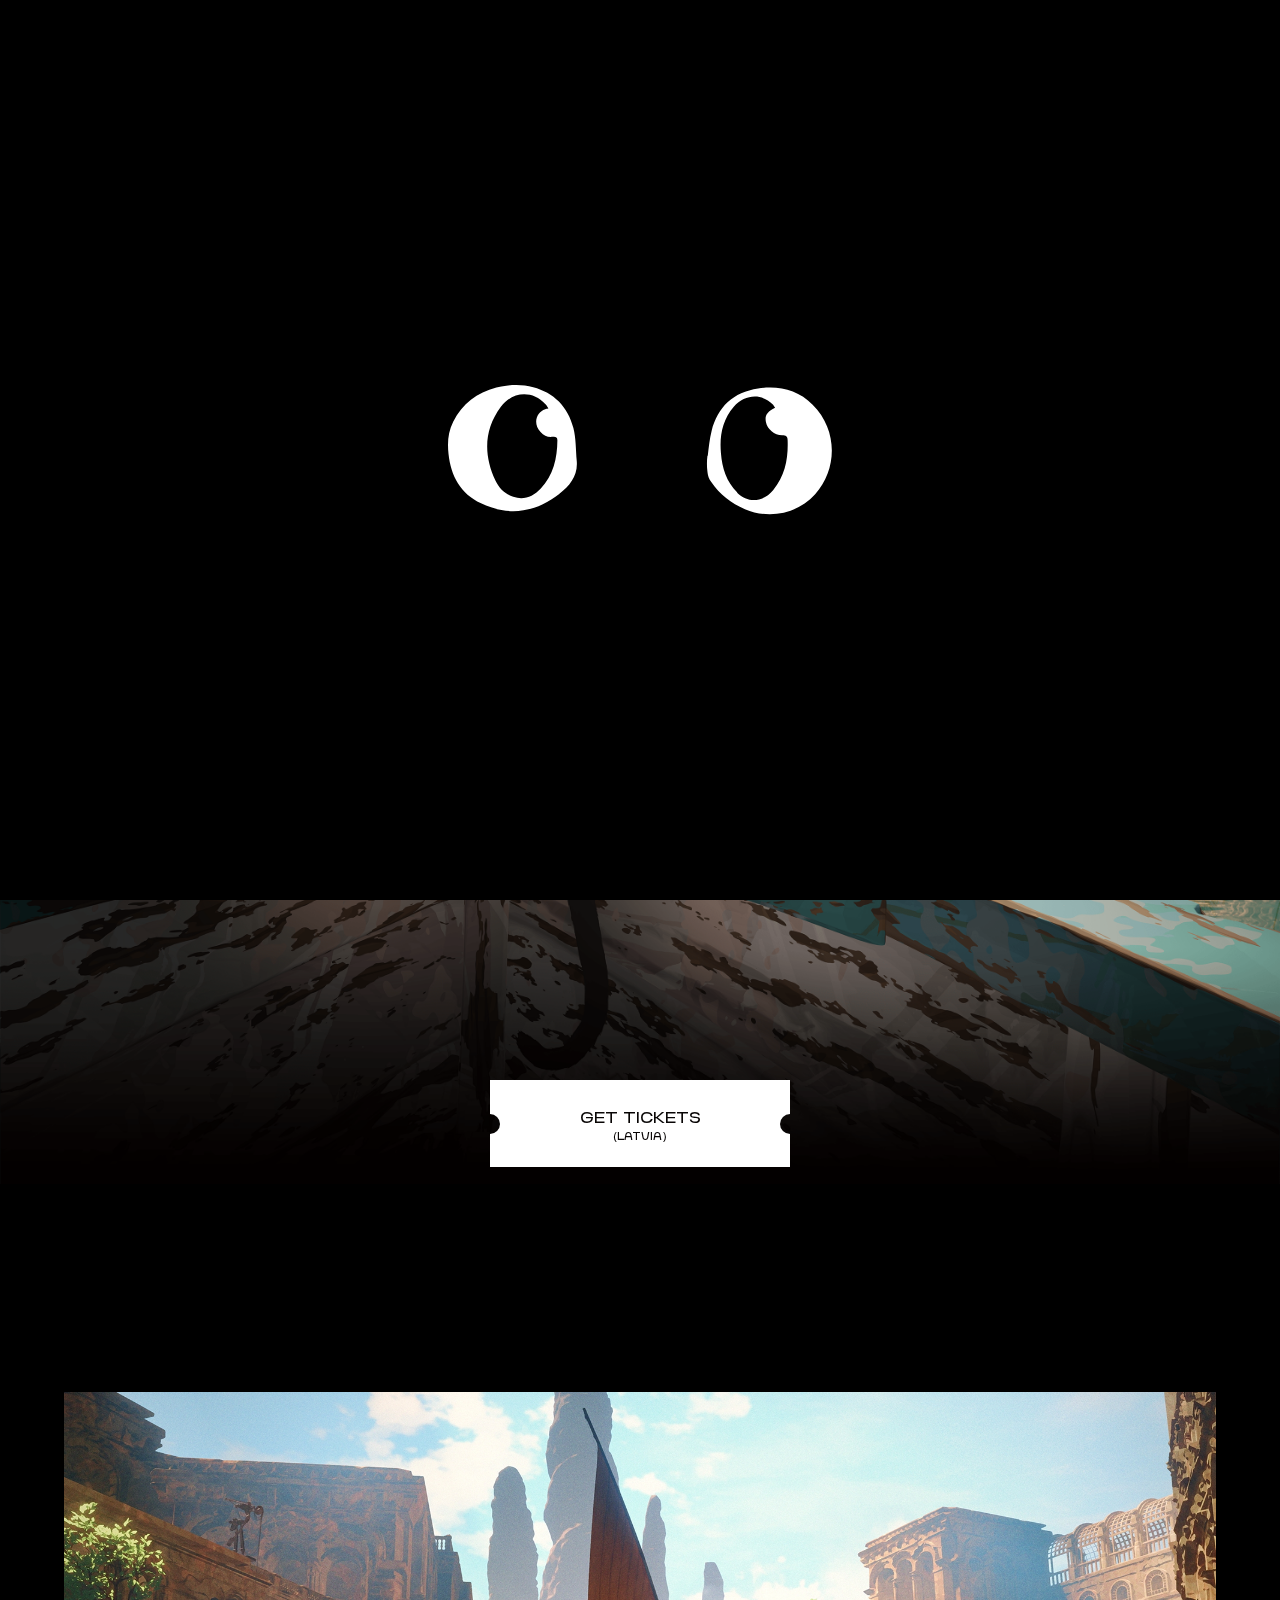
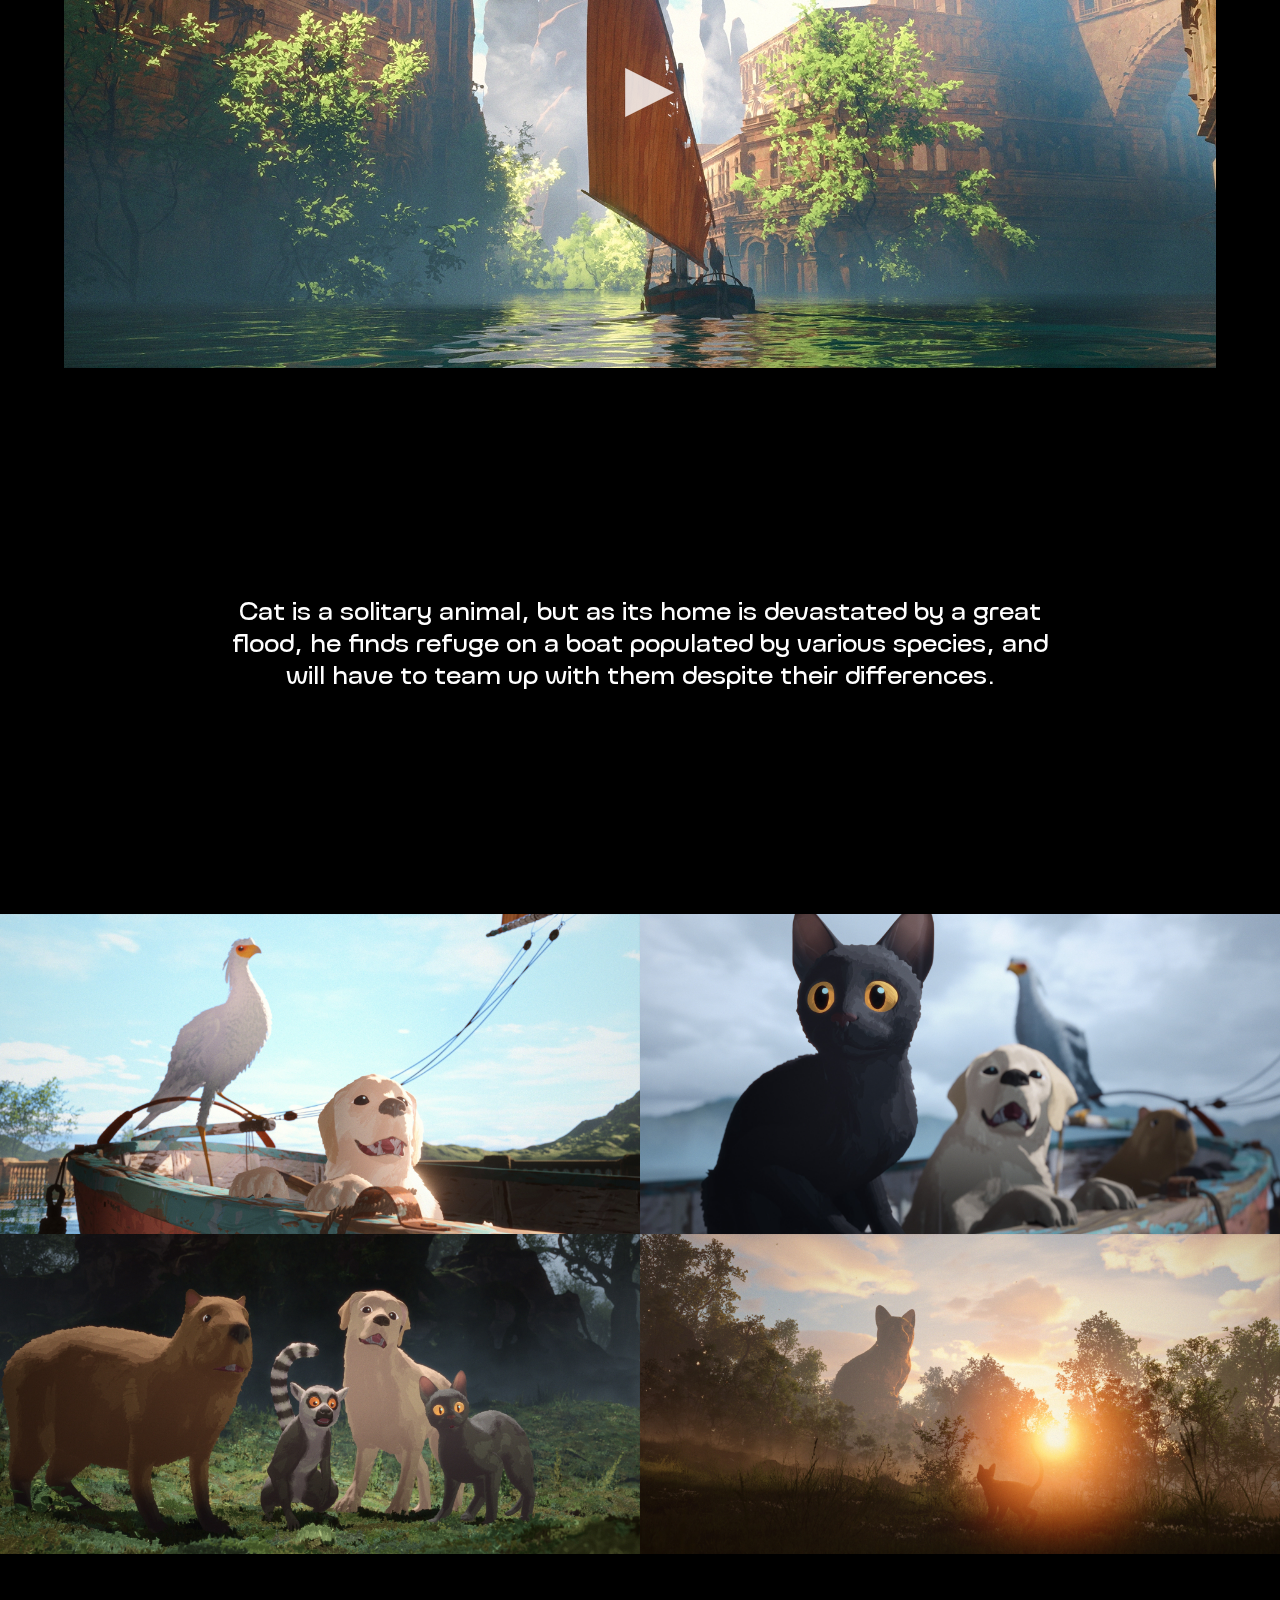
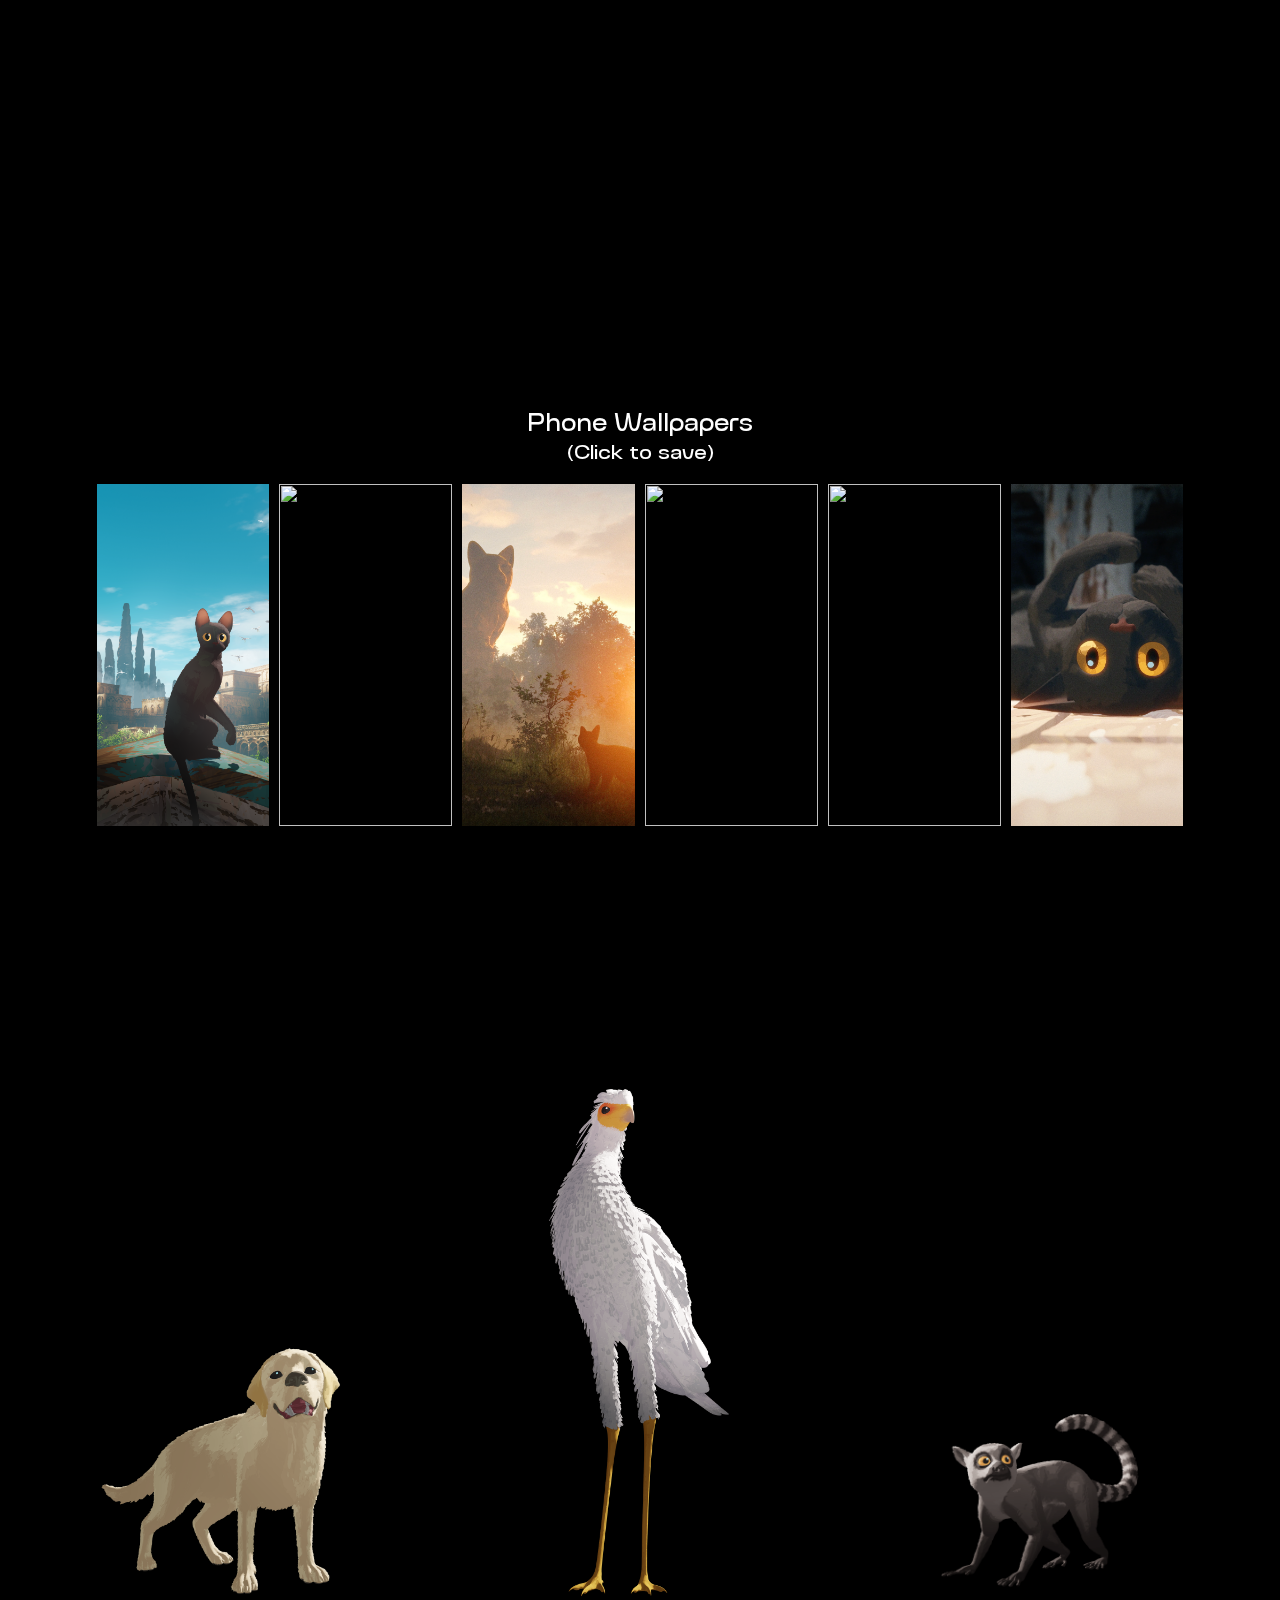
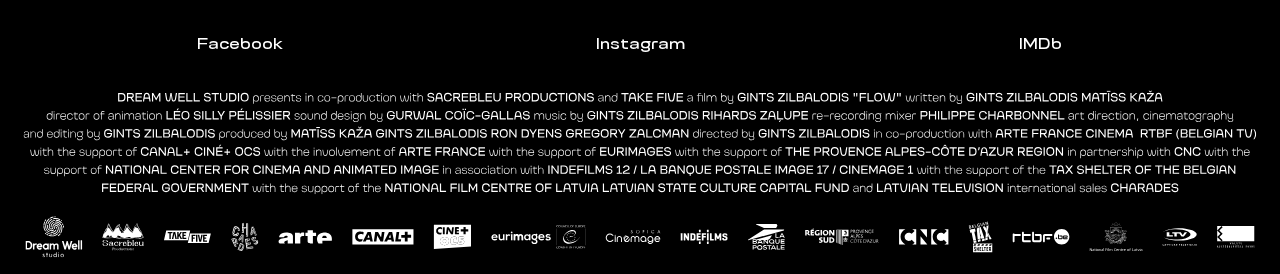
==== commit c963dbe1: "update" ====
--- a/index.html
+++ b/index.html
@@ -446,14 +446,31 @@
 /*]]>*/
 </script>
 
-<p class="wallp">Phone Wallpapers<br><small>(Right Click or Hold to Save)</small></p><br>
+<p class="wallp">Phone Wallpapers<br><small>(Click to save)</small></p><br>
 <div class="wallpapers">
-  <img src="wallpapers/Flow_1.png" />
-  <img src="wallpapers/Flow_2.png" />
-  <img src="wallpapers/Flow_3.png" />
-  <img src="wallpapers/Flow_4.png" />
-  <img src="wallpapers/Flow_5.png" />
-  <img src="wallpapers/Flow_6.png" />
+  <a href="wallpapers/Flow_1.png" download>
+    <img src="wallpapers/Flow_1.png" />
+  </a>
+  
+  <a href="wallpapers/Flow_2.png" download>
+    <img src="wallpapers/Flow_2.png" />
+  </a>
+  
+  <a href="wallpapers/Flow_3.png" download>
+    <img src="wallpapers/Flow_3.png" />
+  </a>
+  
+  <a href="wallpapers/Flow_4.png" download>
+    <img src="wallpapers/Flow_4.png" />
+  </a>
+  
+  <a href="wallpapers/Flow_5.png" download>
+    <img src="wallpapers/Flow_5.png" />
+  </a>
+  
+  <a href="wallpapers/Flow_6.png" download>
+    <img src="wallpapers/Flow_6.png" />
+  </a>
 </div>
 
 <div class="socials">
--- a/style.css
+++ b/style.css
@@ -389,8 +389,11 @@
   padding:0 5%;
   margin-bottom:25vh;
 }
+.wallpapers a {
+  width:15%;
+}
 .wallpapers img {
-  width: 15%;
+  width: 100%;
 max-width: 100%;
 height: auto;
 pointer-events: all !important;
@@ -480,7 +483,7 @@
   margin-bottom: 20vh;
   width:70%;
 }
-.wallpapers img {
+.wallpapers a {
   width:30%;
 }
 .wallpapers {
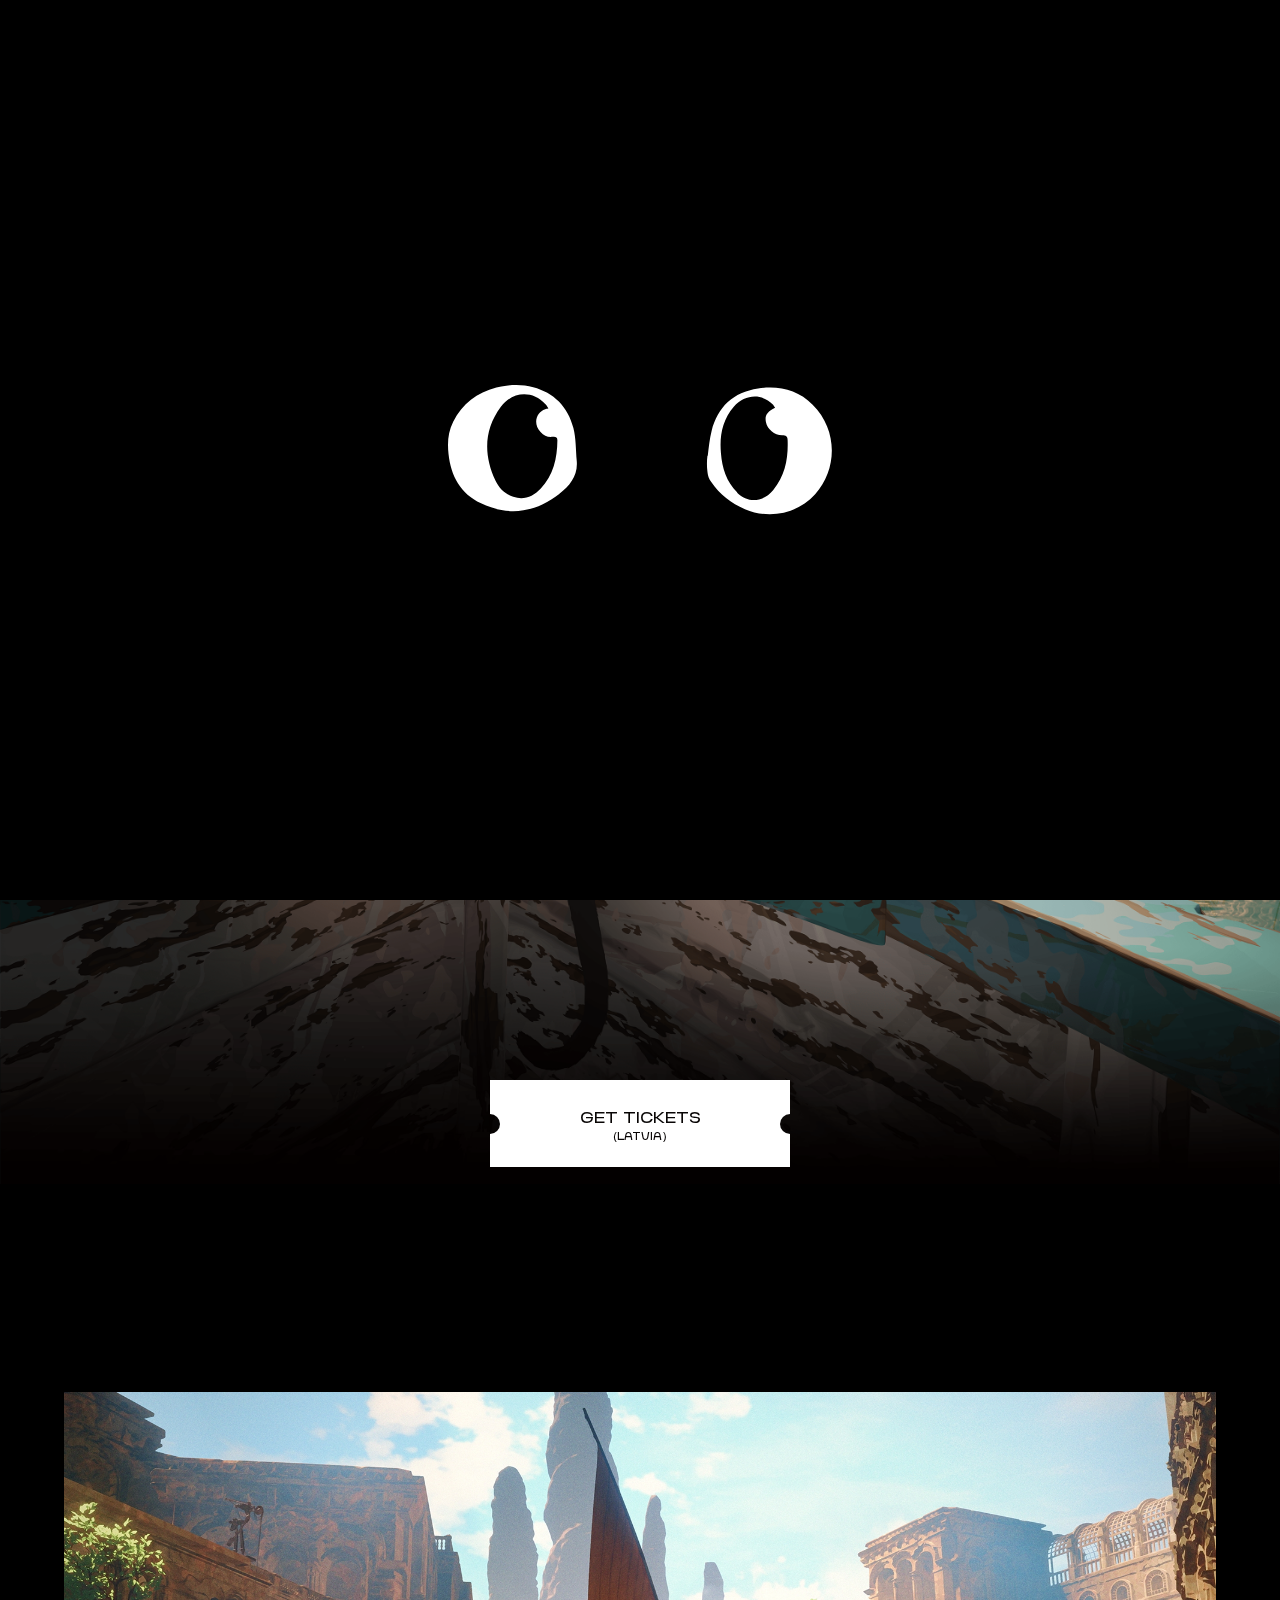
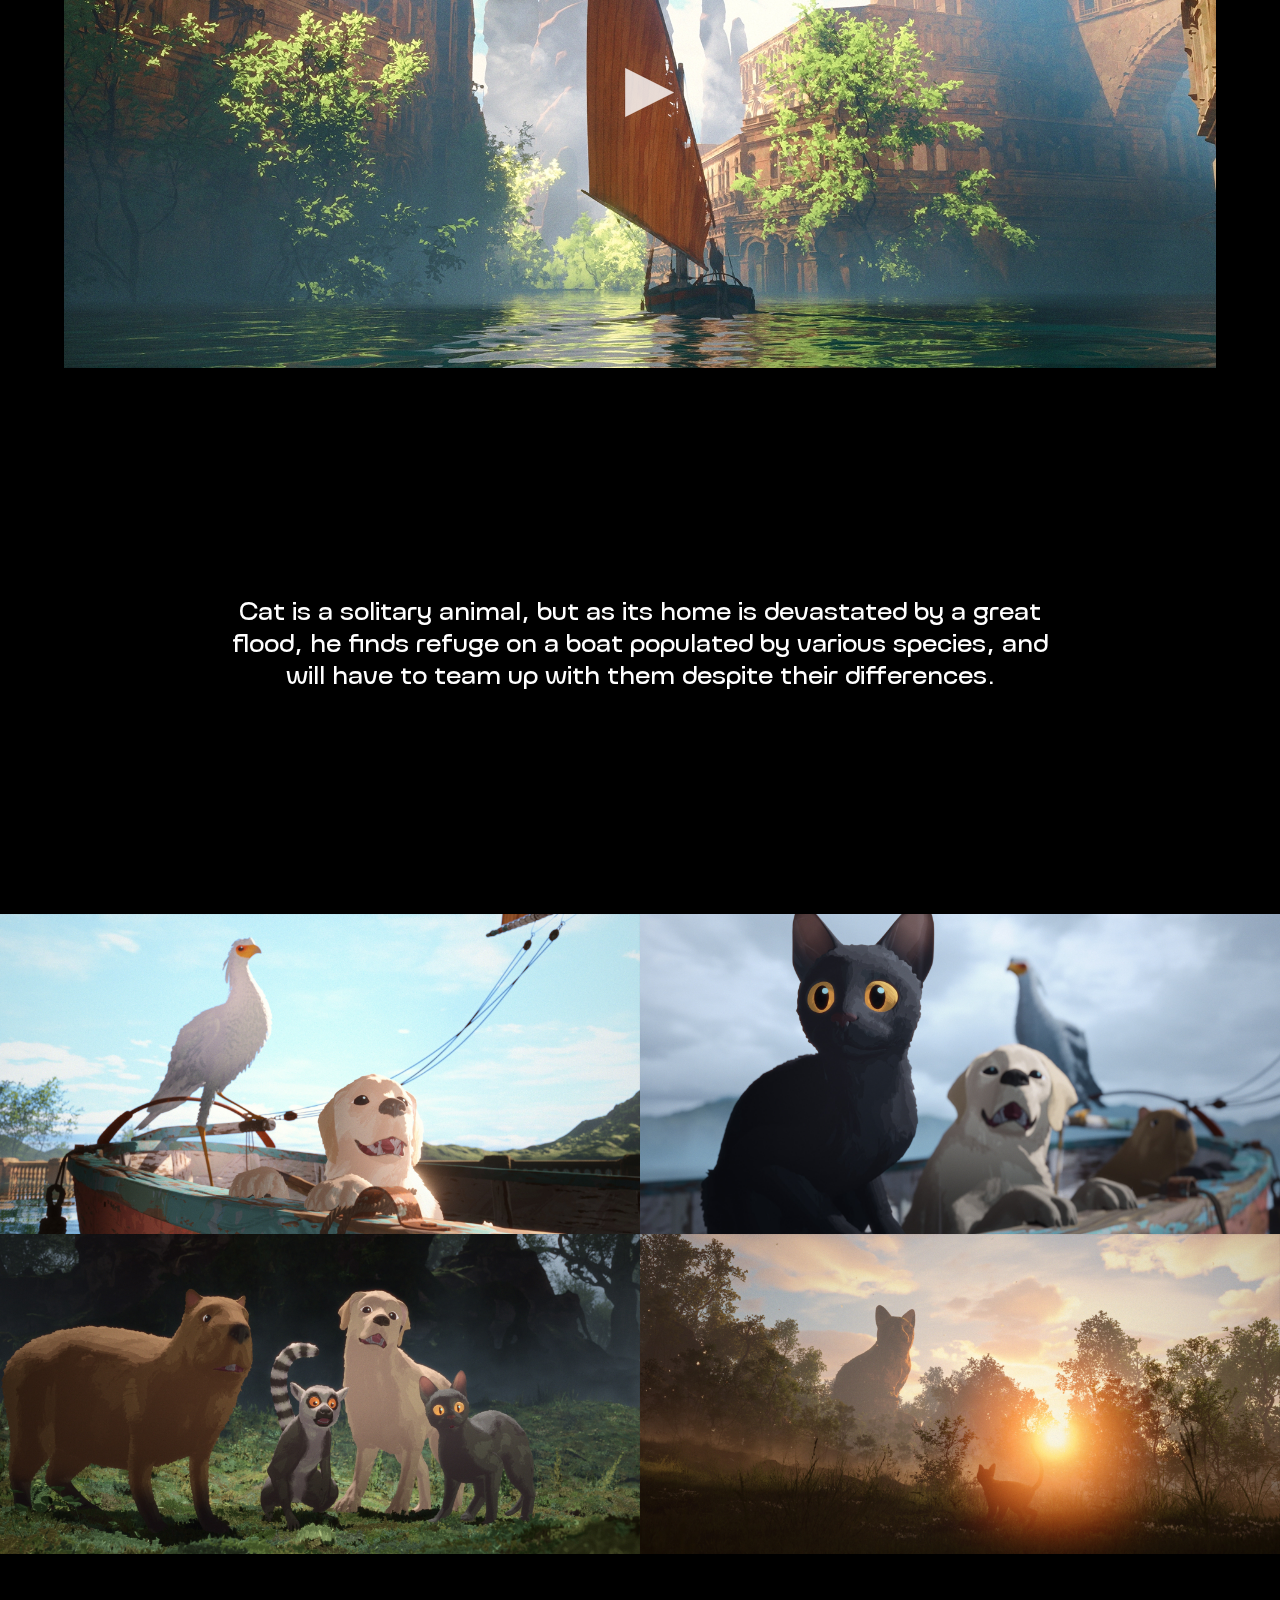
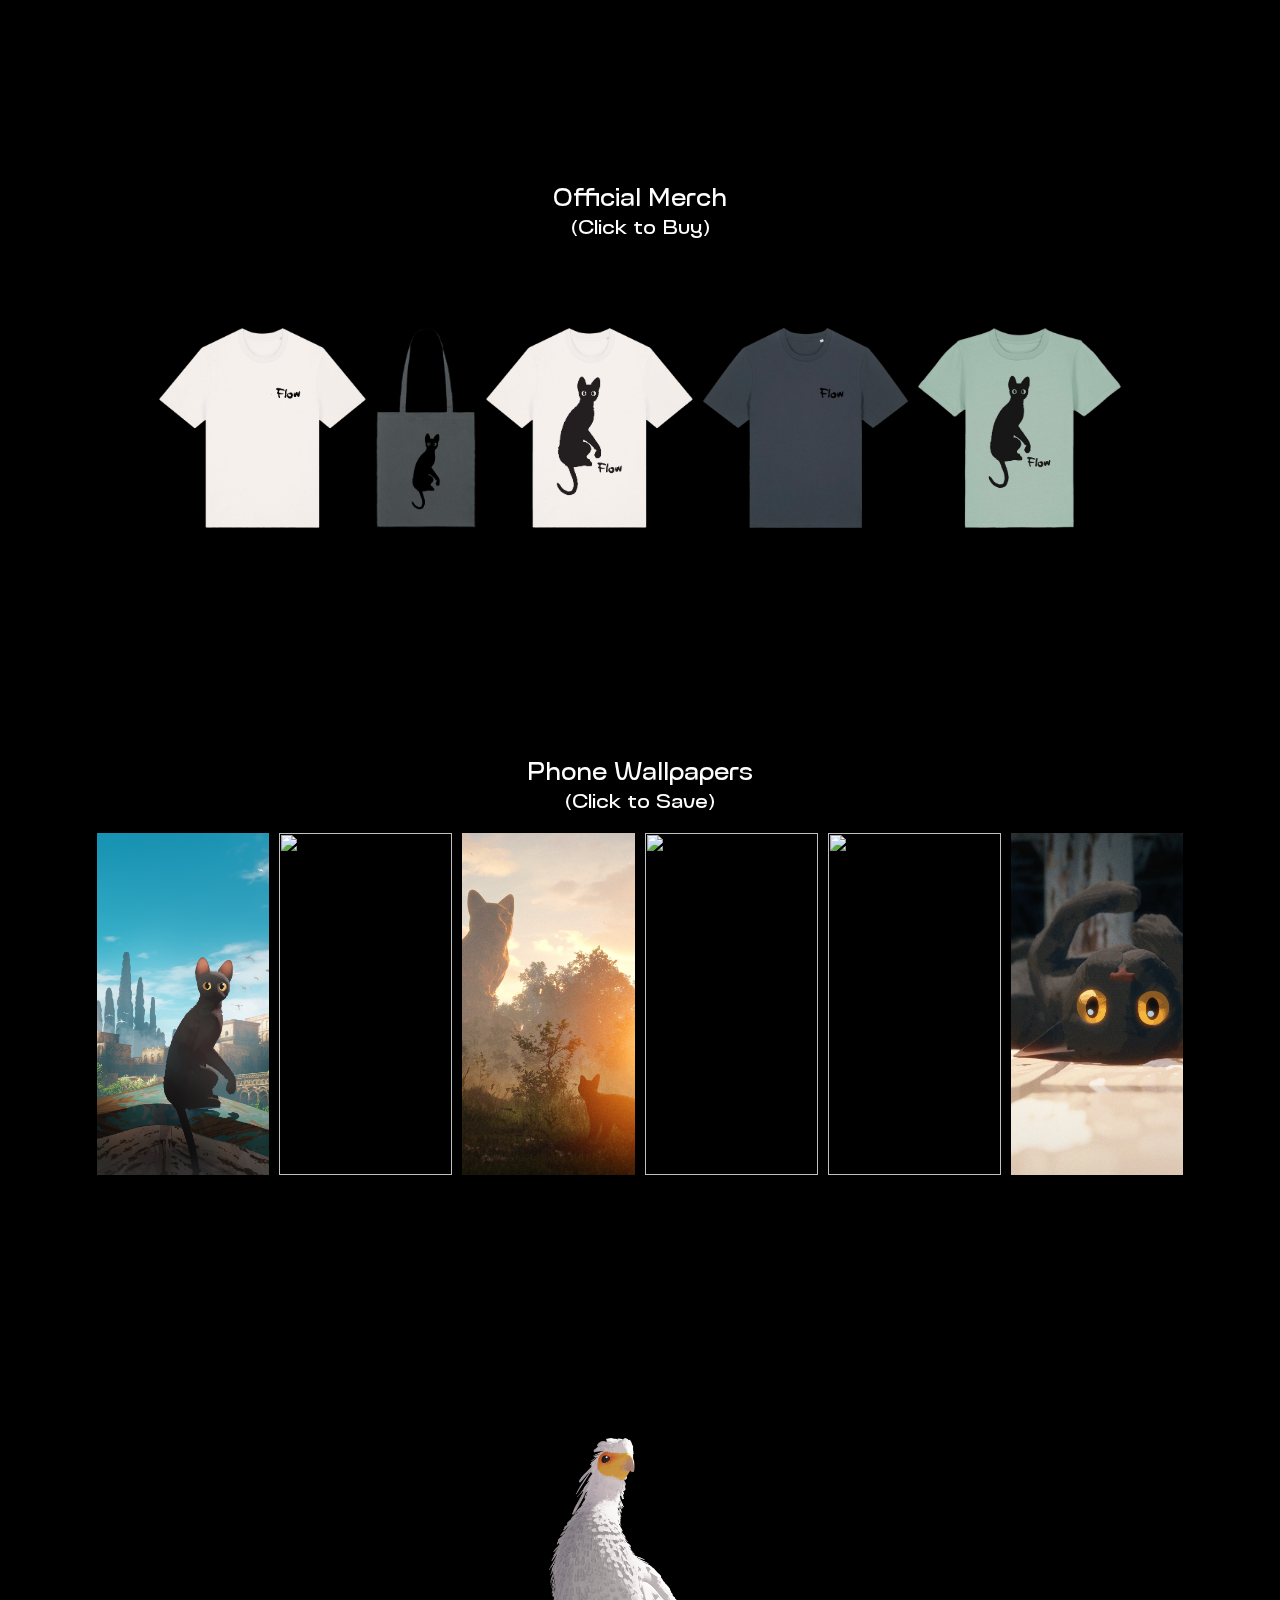
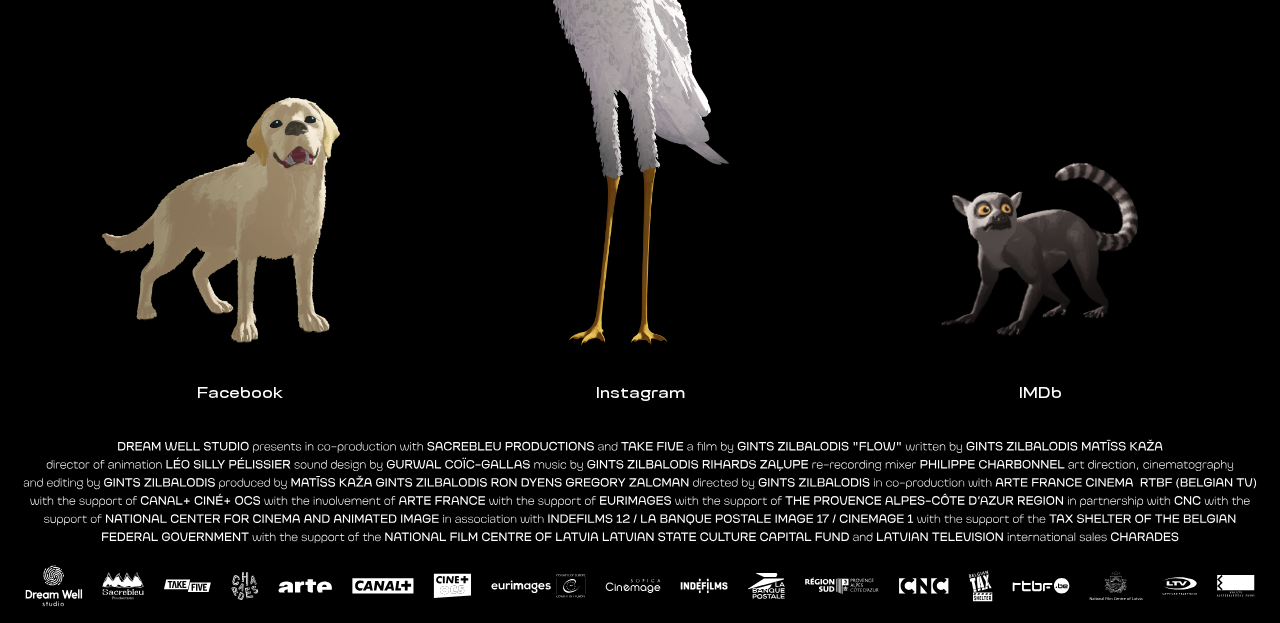
==== commit 75232191: "updated shop section" ====
--- a/index.html
+++ b/index.html
@@ -135,318 +135,18 @@
 <!-- <img src="stills/F_06-min.jpg" /> -->
 </div>
 
-<div id="shop"><div id='collection-component-1721988942943'></div></div>
-<script type="text/javascript">
-/*<![CDATA[*/
-(function () {
-  var scriptURL = 'buy-button-storefront.min.js';
-  if (window.ShopifyBuy) {
-    if (window.ShopifyBuy.UI) {
-      ShopifyBuyInit();
-    } else {
-      loadScript();
-    }
-  } else {
-    loadScript();
-  }
-  function loadScript() {
-    var script = document.createElement('script');
-    script.async = true;
-    script.src = scriptURL;
-    (document.getElementsByTagName('head')[0] || document.getElementsByTagName('body')[0]).appendChild(script);
-    script.onload = ShopifyBuyInit;
-  }
-  function ShopifyBuyInit() {
-    var client = ShopifyBuy.buildClient({
-      domain: '07b5d3-8e.myshopify.com',
-      storefrontAccessToken: 'b6763830624c516690d7c7871c5d23dd',
-    });
-    ShopifyBuy.UI.onReady(client).then(function (ui) {
-      ui.createComponent('collection', {
-        id: '515332800780',
-        node: document.getElementById('collection-component-1721988942943'),
-        moneyFormat: '%E2%82%AC%7B%7Bamount_with_comma_separator%7D%7D',
-        options: {
-  "product": {
-    "styles": {
-      "product": {
-        "@media (min-width: 601px)": {
-          "max-width": "calc(600px - 40px)",
-          "margin-left": "40px",
-          "margin-bottom": "50px",
-          "width": "calc(100% - 40px)"
-        },
-        "img": {
-          "height": "calc(100% - 15px)",
-          "position": "absolute",
-          "left": "0",
-          "right": "0",
-          "top": "0"
-        },
-        "imgWrapper": {
-          "padding-top": "calc(75% + 15px)",
-          "position": "relative",
-          "height": "0"
-        }
-      },
-      "title": {
-        "font-size": "20px",
-        "color": "#ffffff"
-      },
-      "button": {
-        "font-size": "16px",
-        "padding-top": "16px",
-        "padding-bottom": "16px",
-        ":hover": {
-          "background-color": "#ccc",
-          "color": "#000"
-        },
-        "background-color": "#fff",
-        "color": "#000",
-        ":focus": {
-          "background-color": "#ffffff"
-        },
-        "border-radius": "4px",
-        "padding-left": "50px",
-        "padding-right": "50px"
-      },
-      "quantityInput": {
-        "font-size": "16px",
-        "padding-top": "16px",
-        "padding-bottom": "16px"
-      },
-      "price": {
-        "font-size": "26px",
-        "color": "#ffffff"
-      },
-      "compareAt": {
-        "font-size": "22.099999999999998px",
-        "color": "#ffffff"
-      },
-      "unitPrice": {
-        "font-size": "22.099999999999998px",
-        "color": "#ffffff"
-      }
-    },
-    "buttonDestination": "modal",
-    "contents": {
-      "options": false
-    },
-    "text": {
-      "button": "Buy Now"
-    }
-  },
-  "productSet": {
-    "styles": {
-      "products": {
-        "@media (min-width: 601px)": {
-          "margin-left": "-40px"
-        }
-      }
-    }
-  },
-  "modalProduct": {
-    "contents": {
-      "img": false,
-      "imgWithCarousel": true,
-      "button": false,
-      "buttonWithQuantity": true
-    },
-    "styles": {
-      "product": {
-        "@media (min-width: 601px)": {
-          "max-width": "100%",
-          "margin-left": "0px",
-          "margin-bottom": "0px"
-        }
-      },
-      "button": {
-        "font-size": "16px",
-        "padding-top": "16px",
-        "padding-bottom": "16px",
-        ":hover": {
-          "background-color": "#2c2c2c",
-          "color": "#fff"
-        },
-        "background-color": "#000000",
-        "color": "#fff",
-        ":focus": {
-          "background-color": "#000000"
-        },
-        "border-radius": "4px",
-        "padding-left": "50px",
-        "padding-right": "50px"
-      },
-      "quantityInput": {
-        "font-size": "16px",
-        "padding-top": "16px",
-        "padding-bottom": "16px"
-      },
-      "title": {
-        "font-family": "Helvetica Neue, sans-serif",
-        "font-weight": "bold",
-        "font-size": "26px",
-        "color": "#000000"
-      },
-      "price": {
-        "font-family": "Helvetica Neue, sans-serif",
-        "font-weight": "normal",
-        "font-size": "18px",
-        "color": "#000000"
-      },
-      "compareAt": {
-        "font-family": "Helvetica Neue, sans-serif",
-        "font-weight": "normal",
-        "font-size": "15.299999999999999px",
-        "color": "#000000"
-      },
-      "unitPrice": {
-        "font-family": "Helvetica Neue, sans-serif",
-        "font-weight": "normal",
-        "font-size": "15.299999999999999px",
-        "color": "#000000"
-      },
-      "description": {
-        "color": "#000000"
-      }
-    },
-    "text": {
-      "button": "Add to cart"
-    }
-  },
-  "option": {
-    "styles": {
-      "label": {
-        "color": "#000000"
-      }
-    }
-  },
-  "cart": {
-    "styles": {
-      "button": {
-        "font-size": "16px",
-        "padding-top": "16px",
-        "padding-bottom": "16px",
-        ":hover": {
-          "background-color": "#000000"
-        },
-        "background-color": "#000000",
-        ":focus": {
-          "background-color": "#000000"
-        },
-        "border-radius": "4px"
-      },
-      "title": {
-        "color": "#000000"
-      },
-      "header": {
-        "color": "#000000"
-      },
-      "lineItems": {
-        "color": "#000000"
-      },
-      "subtotalText": {
-        "color": "#000000"
-      },
-      "subtotal": {
-        "color": "#000000"
-      },
-      "notice": {
-        "color": "#000000"
-      },
-      "currency": {
-        "color": "#000000"
-      },
-      "close": {
-        "color": "#000000",
-        ":hover": {
-          "color": "#000000"
-        }
-      },
-      "empty": {
-        "color": "#000000"
-      },
-      "noteDescription": {
-        "color": "#000000"
-      },
-      "discountText": {
-        "color": "#000000"
-      },
-      "discountIcon": {
-        "fill": "#000000"
-      },
-      "discountAmount": {
-        "color": "#000000"
-      }
-    },
-    "text": {
-      "total": "Subtotal",
-      "button": "Checkout"
-    },
-    "popup": false
-  },
-  "toggle": {
-    "styles": {
-      "toggle": {
-        "background-color": "#000000",
-        ":hover": {
-          "background-color": "#000000"
-        },
-        ":focus": {
-          "background-color": "#000000"
-        }
-      },
-      "count": {
-        "font-size": "16px"
-      }
-    }
-  },
-  "lineItem": {
-    "styles": {
-      "variantTitle": {
-        "color": "#000000"
-      },
-      "title": {
-        "color": "#000000"
-      },
-      "price": {
-        "color": "#000000"
-      },
-      "fullPrice": {
-        "color": "#000000"
-      },
-      "discount": {
-        "color": "#000000"
-      },
-      "discountIcon": {
-        "fill": "#000000"
-      },
-      "quantity": {
-        "color": "#000000"
-      },
-      "quantityIncrement": {
-        "color": "#000000",
-        "border-color": "#000000"
-      },
-      "quantityDecrement": {
-        "color": "#000000",
-        "border-color": "#000000"
-      },
-      "quantityInput": {
-        "color": "#000000",
-        "border-color": "#000000"
-      }
-    }
-  }
-},
-      });
-    });
-  }
-})();
-/*]]>*/
-</script>
-
-<p class="wallp">Phone Wallpapers<br><small>(Click to save)</small></p><br>
+<p class="wallp">Official Merch<br><small><a href="https://m50.lv/official-flow-movie-merchandise">(Click to Buy)</a></small></p>
+<a href="https://m50.lv/official-flow-movie-merchandise">
+<div id="shop">
+  <img src="merch/flow1.png" />
+  <img src="merch/flow2.png" />
+  <img src="merch/flow4.png" />
+  <img src="merch/flow3.png" />
+  <img src="merch/flow5.png" />
+</div>
+</a>
+
+<p class="wallp">Phone Wallpapers<br><small>(Click to Save)</small></p><br>
 <div class="wallpapers">
   <a href="wallpapers/Flow_1.png" download>
     <img src="wallpapers/Flow_1.png" />
--- a/style.css
+++ b/style.css
@@ -1,7 +1,7 @@
 @font-face {
   font-family: 'Toroka Wide';
   src: url('fonts/Toroka-WideLight.woff2') format('woff2'),
-      url('fonts/Toroka-WideLight.woff') format('woff');
+    url('fonts/Toroka-WideLight.woff') format('woff');
   font-weight: 300;
   font-style: normal;
   font-display: swap;
@@ -10,38 +10,52 @@
 @font-face {
   font-family: 'Toroka Wide';
   src: url('fonts/Toroka-WideRegular.woff2') format('woff2'),
-      url('fonts/Toroka-WideRegular.woff') format('woff');
+    url('fonts/Toroka-WideRegular.woff') format('woff');
   font-weight: normal;
   font-style: normal;
   font-display: swap;
 }
 
-*, *:before, *:after {
-	margin: 0;
-	padding: 0;
-	-webkit-box-sizing: border-box !important;
-	-moz-box-sizing: border-box !important;
-	-ms-box-sizing: border-box !important;
-	box-sizing: border-box !important;
-}
-
-html, body {margin:0;padding:0; font-family:Toroka Wide;overscroll-behavior: none; user-select:none; -webkit-user-select:none;
-  -webkit-font-smoothing: antialiased; font-smoothing:antialised;}
-body { background:black;}
-.lightfont, .billingblock span {
-font-weight:200;
+*,
+*:before,
+*:after {
+  margin: 0;
+  padding: 0;
+  -webkit-box-sizing: border-box !important;
+  -moz-box-sizing: border-box !important;
+  -ms-box-sizing: border-box !important;
+  box-sizing: border-box !important;
+}
+
+html,
+body {
+  margin: 0;
+  padding: 0;
+  font-family: Toroka Wide;
+  overscroll-behavior: none;
+  user-select: none;
+  -webkit-user-select: none;
+  -webkit-font-smoothing: antialiased;
+  font-smoothing: antialised;
+}
+body {
+  background: black;
+}
+.lightfont,
+.billingblock span {
+  font-weight: 200;
 }
 .logo {
   position: absolute;
   width: 20%;
   top: 3vh;
-  left:0;
+  left: 0;
   transform: translate(calc(50vw - 50%));
-  z-index:100;
+  z-index: 100;
   /* animation: logoscale 20s ease-in-out infinite; */
 }
 .logo img {
-width:100%;
+  width: 100%;
 }
 /* 
 @keyframes logoscale {
@@ -58,16 +72,17 @@
 
 .laurels {
   position: absolute;
-  padding-top:7vh;
-  padding-left:4vh;
-  padding-right:4vh;
-  display: flex;
-  width:100%;
-justify-content: space-between;
+  padding-top: 7vh;
+  padding-left: 4vh;
+  padding-right: 4vh;
+  display: flex;
+  width: 100%;
+  justify-content: space-between;
   flex-direction: row;
 }
-.laurels .left, .laurels .right {
-  display:flex;
+.laurels .left,
+.laurels .right {
+  display: flex;
   gap: 2vw;
   /* max-width: 700px; */
 }
@@ -77,48 +92,47 @@
 }
 
 #top-anim {
-width:100vw;
-height:100vh;
-position:relative;
-/* overflow:hidden; */
-z-index: -1;
+  width: 100vw;
+  height: 100vh;
+  position: relative;
+  /* overflow:hidden; */
+  z-index: -1;
 }
 #top-anim img {
-width: 100vw;
-position:absolute;
+  width: 100vw;
+  position: absolute;
 }
 .sky {
-object-fit: cover;
-width:100%;
-height:100%;
+  object-fit: cover;
+  width: 100%;
+  height: 100%;
 }
 .city {
-/* bottom: -50vh; */
+  /* bottom: -50vh; */
   left: 0px;
   /* transition: bottom 0.2s ease-in-out; */
-  
 }
 .cat {
-left: 0px;
-right:0px;
-bottom: 0px;
-animation: moveUpAndDown 5s ease-in-out infinite;
-bottom: -55vh;
+  left: 0px;
+  right: 0px;
+  bottom: 0px;
+  animation: moveUpAndDown 5s ease-in-out infinite;
+  bottom: -55vh;
   /* transition: bottom 0.2s ease-in-out; */
 }
 
-      /* Keyframes for animation */
-      @keyframes moveUpAndDown {
-          0% {
-              transform: translateY(0);
-          }
-          50% {
-              transform: translateY(1vw);
-          }
-          100% {
-              transform: translateY(0);
-          }
-      }
+/* Keyframes for animation */
+@keyframes moveUpAndDown {
+  0% {
+    transform: translateY(0);
+  }
+  50% {
+    transform: translateY(1vw);
+  }
+  100% {
+    transform: translateY(0);
+  }
+}
 
 .citynormal {
   animation: cityfade 30s ease-in-out infinite;
@@ -126,48 +140,52 @@
 
 @keyframes cityfade {
   0% {
-    opacity:0;
+    opacity: 0;
   }
   50% {
-    opacity:1;
+    opacity: 1;
   }
   100% {
-    opacity:0;
-  }
-}
-      .gradient-overlay {
+    opacity: 0;
+  }
+}
+.gradient-overlay {
   position: absolute; /* Position overlay absolutely */
   top: 0; /* Cover entire container */
   left: 0;
   width: 100%;
   height: 50%;
-  background: linear-gradient(to top, rgba(0, 0, 0, 0), rgba(0, 0, 0, 20%)); /* Gradient from transparent to black */
+  background: linear-gradient(
+    to top,
+    rgba(0, 0, 0, 0),
+    rgba(0, 0, 0, 20%)
+  ); /* Gradient from transparent to black */
   pointer-events: none; /* Allow interactions to pass through */
   mix-blend-mode: multiply; /* Apply multiply blend mode */
 }
 .director {
-position: absolute;
+  position: absolute;
   color: white;
   width: 100%;
   text-align: center;
   bottom: 3vh;
-  font-size:1.5em;
-  z-index:1;
+  font-size: 1.5em;
+  z-index: 1;
 }
 .directormobile {
-  bottom:auto;
-  margin-top:4vh;
+  bottom: auto;
+  margin-top: 4vh;
   position: absolute;
   color: white;
   width: 100%;
   text-align: center;
-  font-size:1em;
-  z-index:1;
+  font-size: 1em;
+  z-index: 1;
 }
 .billingblock {
-max-width:1800px;
-margin:0 auto;
-pointer-events:none;
+  max-width: 1800px;
+  margin: 0 auto;
+  pointer-events: none;
 }
 
 a.ticketsbutton {
@@ -196,7 +214,7 @@
 /* Styling for the cut corners */
 div.ticketsbutton:before,
 div.ticketsbutton:after {
-  content: "";
+  content: '';
   width: 20px; /* Adjust width for corner size */
   height: 20px; /* Adjust height for corner size */
   background: black;
@@ -226,13 +244,11 @@
   margin-top: 0.1em;
 }
 
-
-
 .trailer {
   margin: 25vh auto;
-  width:90%;
-  max-width:1200px;
-  display:flex;
+  width: 90%;
+  max-width: 1200px;
+  display: flex;
   justify-content: center;
   align-items: center;
   cursor: pointer;
@@ -248,15 +264,14 @@
   position: absolute;
   font-size: 64px;
   color: rgba(255, 255, 255, 0.8);
-
 }
 .trailer:hover .play-button,
 .play-button:hover {
-    color: rgba(255, 255, 255, 1); /* Brighten the play button */
+  color: rgba(255, 255, 255, 1); /* Brighten the play button */
 }
 
 .right-pointing-triangle::after {
-  content: "\25B6 \FE0E";
+  content: '\25B6 \FE0E';
 }
 
 /* Popup styles */
@@ -270,7 +285,7 @@
   background: rgba(0, 0, 0, 0.9);
   justify-content: center;
   align-items: center;
-  z-index: 1000; 
+  z-index: 1000;
 }
 
 .popup-content {
@@ -295,23 +310,22 @@
   font-size: 32px;
   color: white;
   cursor: pointer;
-  z-index: 1001; 
+  z-index: 1001;
 }
 
 #synopsis {
-  max-width:48ch;
-  padding:0 5%;
-  font-size:1.5em;
-  color:white;
-  margin:25vh auto;
-  text-align:center;
-}
-
-#shop {
+  max-width: 48ch;
+  padding: 0 5%;
+  font-size: 1.5em;
+  color: white;
+  margin: 25vh auto;
+  text-align: center;
+}
+
+/* #shop {
   margin: 25vh auto 25vh auto;
-  max-width:1800px;
-}
-
+  max-width: 1800px;
+} */
 
 #loader {
   position: fixed;
@@ -322,8 +336,8 @@
   background: black;
   justify-content: center;
   align-items: center;
-  z-index: 1000; 
-  opacity:1;
+  z-index: 1000;
+  opacity: 1;
   transition: opacity 0.5s ease-in-out;
 }
 
@@ -336,48 +350,48 @@
   align-items: center;
 }
 .loader-content svg {
-  width:50vh;
-  max-width:30%;
+  width: 50vh;
+  max-width: 30%;
 }
 
 .stills {
-  display:flex;
-  flex-flow:wrap;
+  display: flex;
+  flex-flow: wrap;
 }
 .stills img {
-  width:50%;
+  width: 50%;
 }
 
 .socials {
-  max-width:1200px;
-  margin:3vh auto;
-  display:flex;
-  align-items:flex-end;
+  max-width: 1200px;
+  margin: 3vh auto;
+  display: flex;
+  align-items: flex-end;
 }
 .socials a {
   display: flex;
   flex-direction: column;
-  color:white;
+  color: white;
   text-decoration: none;
-  align-items:center;
-  cursor:pointer;
+  align-items: center;
+  cursor: pointer;
 }
 .socials a span {
-  margin-top:20px;
+  margin-top: 20px;
 }
 
 .socials .dog img {
-  width:75%;
+  width: 75%;
 }
 .socials .bird img {
-  width:140%;
+  width: 140%;
 }
 .socials .lemur img {
-  width:60%;
+  width: 60%;
 }
 .socials a:hover {
-      /* filter: drop-shadow(0px 0px 5px white); */
-      filter: brightness(1.2);
+  /* filter: drop-shadow(0px 0px 5px white); */
+  filter: brightness(1.2);
 }
 
 .wallpapers {
@@ -386,33 +400,47 @@
   justify-content: center;
   width: 100%;
   gap: 10px;
-  padding:0 5%;
-  margin-bottom:25vh;
+  padding: 0 5%;
+  margin-bottom: 25vh;
 }
 .wallpapers a {
-  width:15%;
+  width: 15%;
 }
 .wallpapers img {
   width: 100%;
-max-width: 100%;
-height: auto;
-pointer-events: all !important;
+  max-width: 100%;
+  height: auto;
+  pointer-events: all !important;
 }
 p.wallp {
   padding: 0 5%;
   font-size: 1.5em;
   color: white;
-  text-align:center;
-}
-
-
-
-
-
-
+  text-align: center;
+  margin-top: 25vh;
+}
+.wallp a {
+  color: white;
+  text-decoration: none;
+}
+
+#shop {
+  display: flex;
+  flex-wrap: wrap;
+  justify-content: center;
+  width: 100%;
+  gap: 10px;
+  padding: 0 5%;
+  margin-bottom: 25vh;
+  margin-top: 10vh;
+}
+
+#shop img {
+  height: 200px;
+}
 
 .onlymobile {
-  display:none;
+  display: none;
 }
 
 @media only screen and (max-width: 1600px) {
@@ -421,19 +449,18 @@
   }
   .laurels .right {
     flex-direction: column-reverse;
-}
-.laurels {
-  padding-top:5vh;
-}
-}
-
+  }
+  .laurels {
+    padding-top: 5vh;
+  }
+}
 
 @media only screen and (max-width: 900px) {
-    .onlydesktop {
-      display:none;
-    }
-    .onlymobile {
-      display:block;
+  .onlydesktop {
+    display: none;
+  }
+  .onlymobile {
+    display: block;
   }
   .laurelsmob {
     position: relative;
@@ -442,55 +469,58 @@
     gap: 5%;
     padding: 0;
     margin: 10vh 0;
-}
-.laurels .left, .laurels .right {
-  gap: 50px;
-}
-.trailer, #synopsis, #shop {
-  margin: 10vh auto;
+  }
+  .laurels .left,
+  .laurels .right {
+    gap: 50px;
+  }
+  .trailer,
+  #synopsis,
+  #shop {
+    margin: 10vh auto;
   }
   #synopsis {
-    font-size:1em;
-      max-width:38ch;
+    font-size: 1em;
+    max-width: 38ch;
   }
   .stills img {
-    width:100%;
+    width: 100%;
   }
   .socials {
     flex-direction: column;
     flex-flow: wrap;
-    justify-content:center;
+    justify-content: center;
     overflow-x: hidden;
-    margin:10vh auto;
+    margin: 10vh auto;
   }
   .socials a {
-    width:50%;
+    width: 50%;
   }
   .socials .lemur {
-    margin-top:5vh;
+    margin-top: 5vh;
   }
   .billingblock img {
-    margin:10%;
+    margin: 10%;
   }
   .billingblock div {
-    color:white;
-    padding:0 5%;
-    text-align:center;
-    font-size:0.8em;
+    color: white;
+    padding: 0 5%;
+    text-align: center;
+    font-size: 0.8em;
   }
   a.ticketsbutton {
-  margin-top: 20vh;
-  margin-bottom: 20vh;
-  width:70%;
-}
-.wallpapers a {
-  width:30%;
-}
-.wallpapers {
-  margin-bottom:10vh;
-}
+    margin-top: 20vh;
+    margin-bottom: 20vh;
+    width: 70%;
+  }
+  .wallpapers a {
+    width: 30%;
+  }
+  .wallpapers {
+    margin-bottom: 10vh;
+  }
 }
 
 img {
-  pointer-events:none !important;
-}+  pointer-events: none !important;
+}
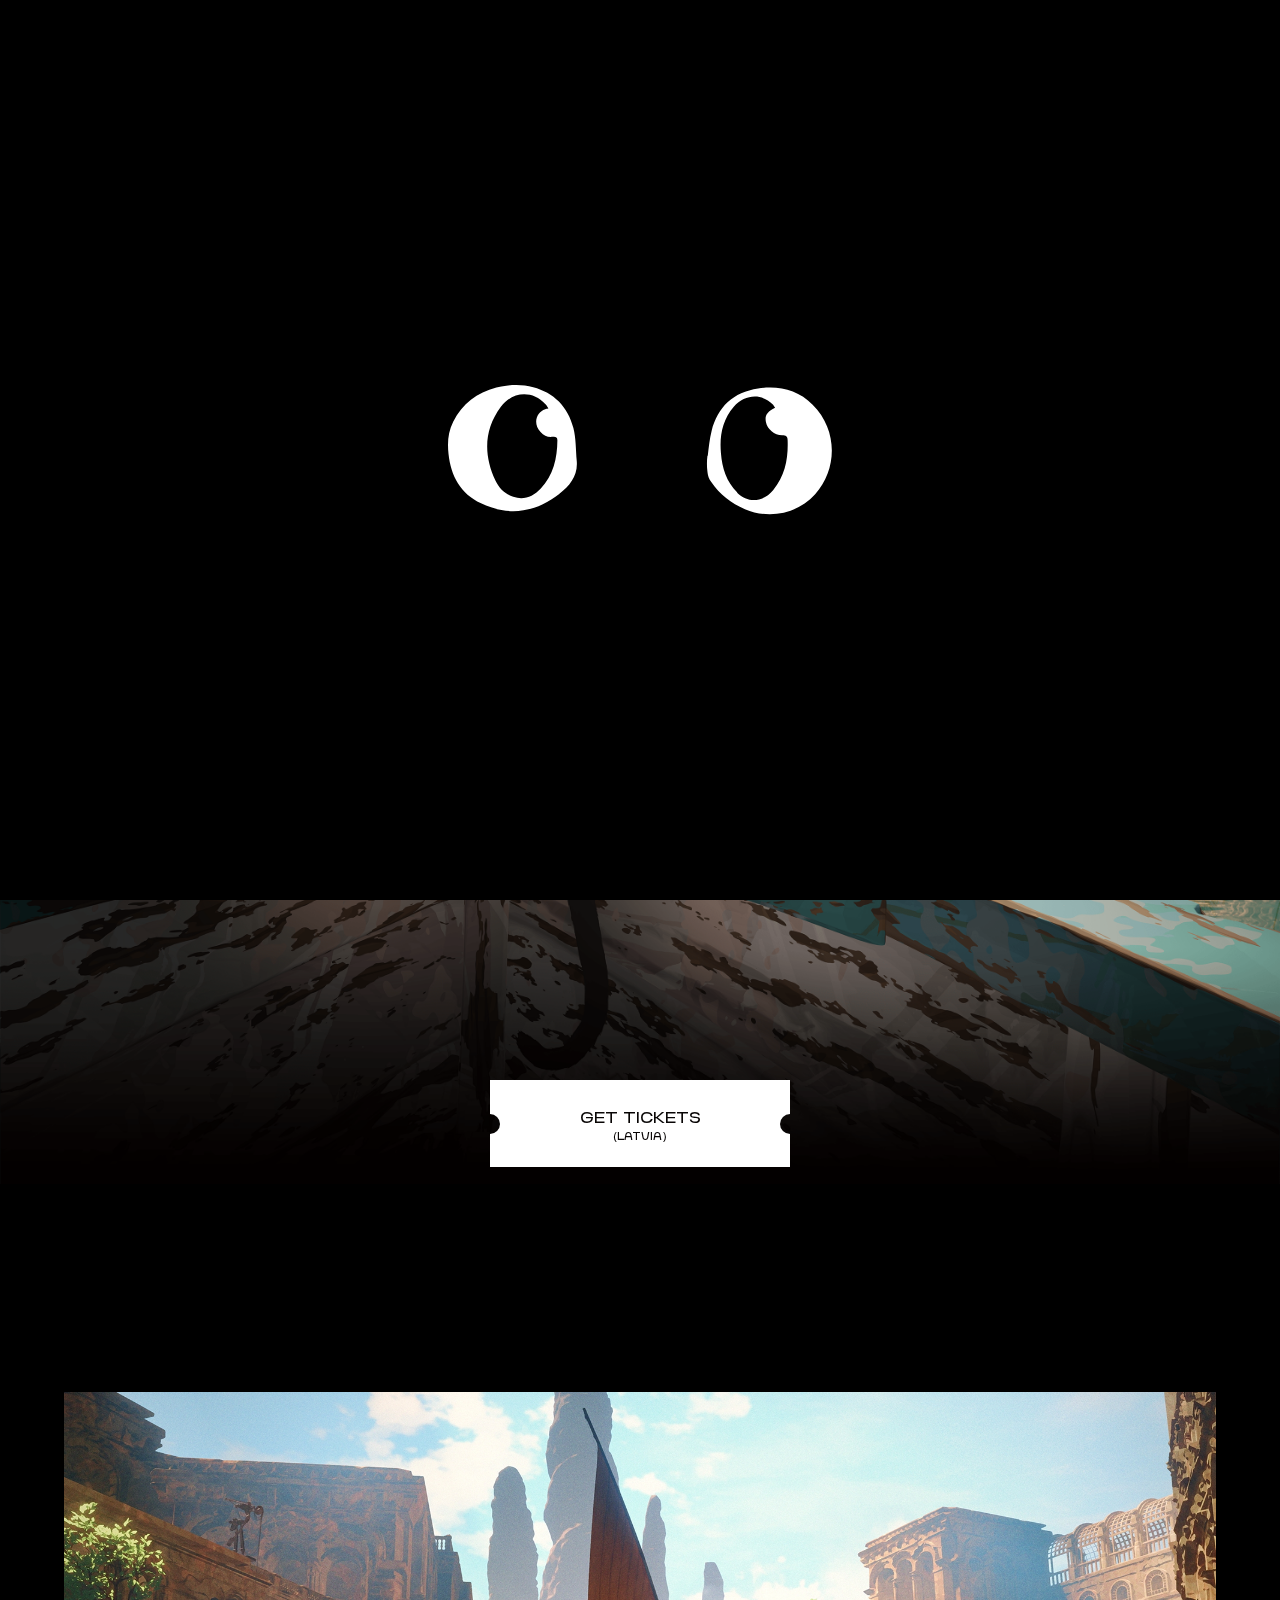
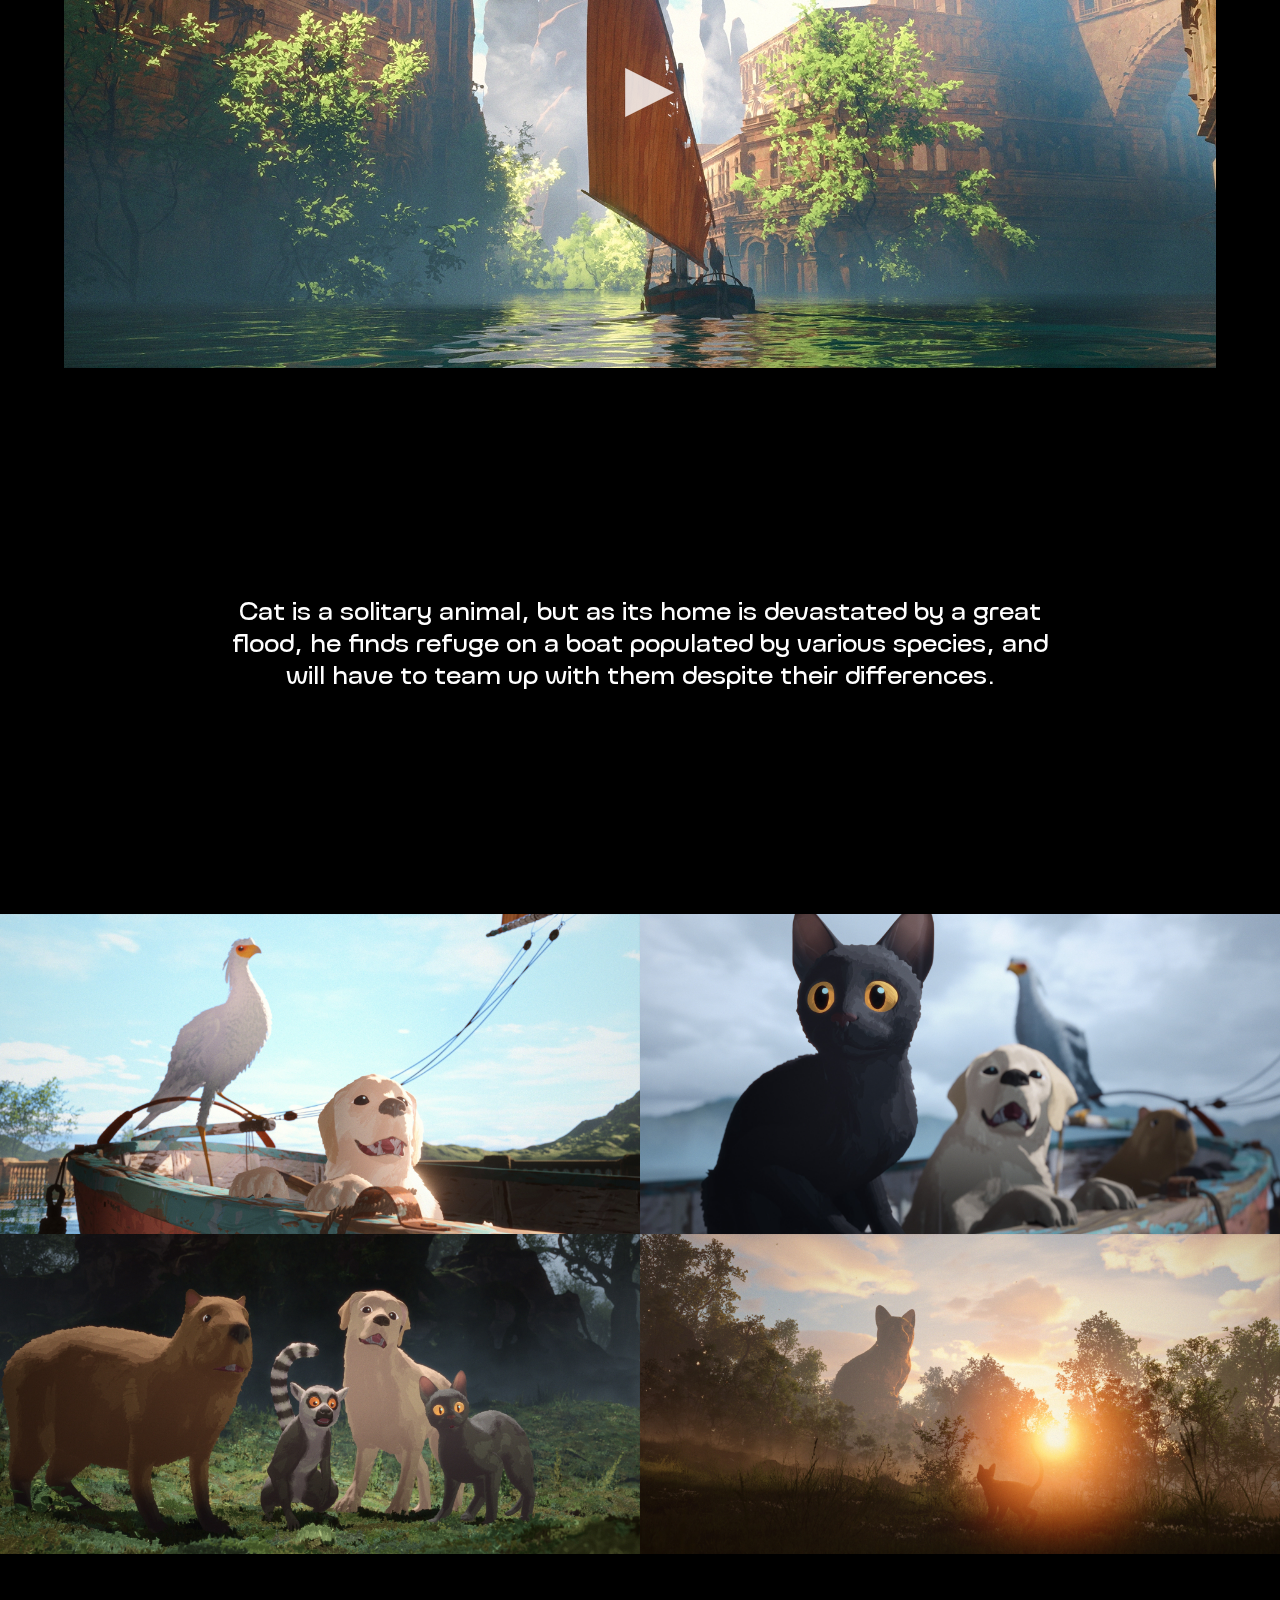
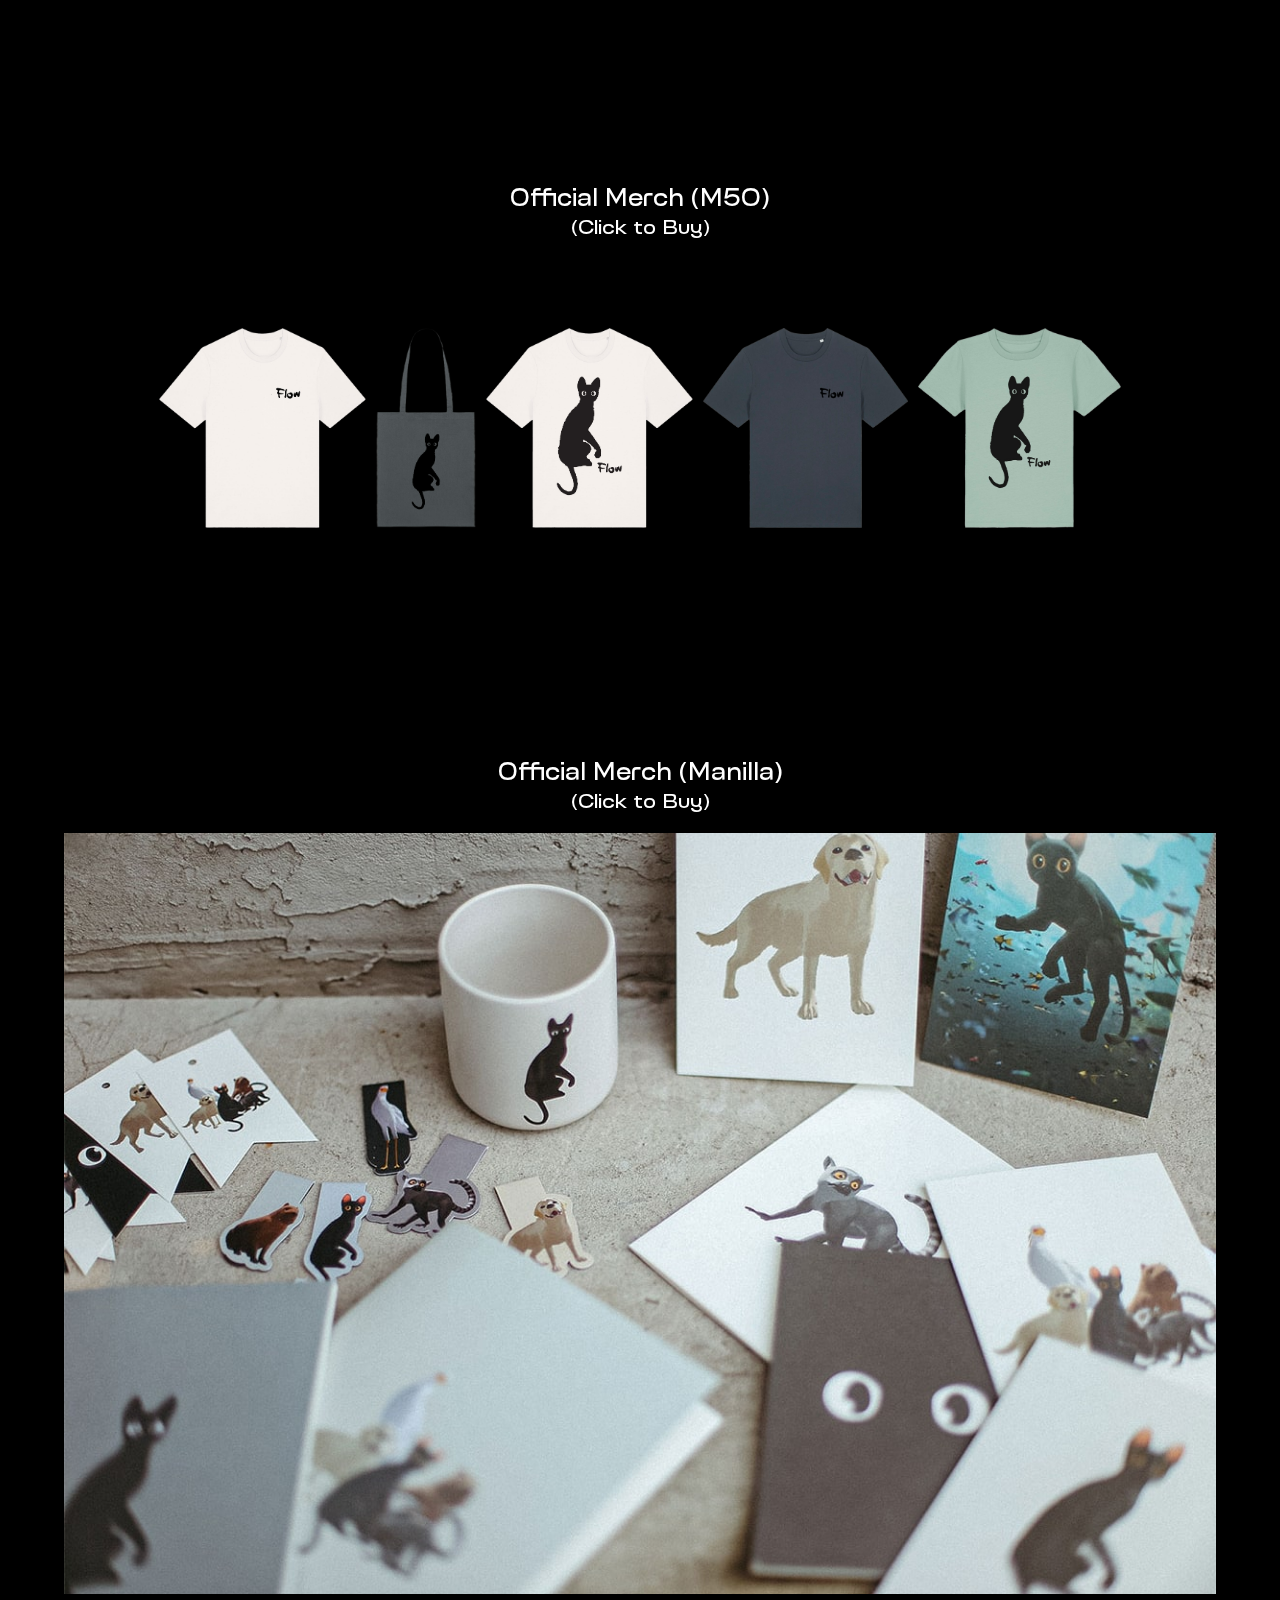
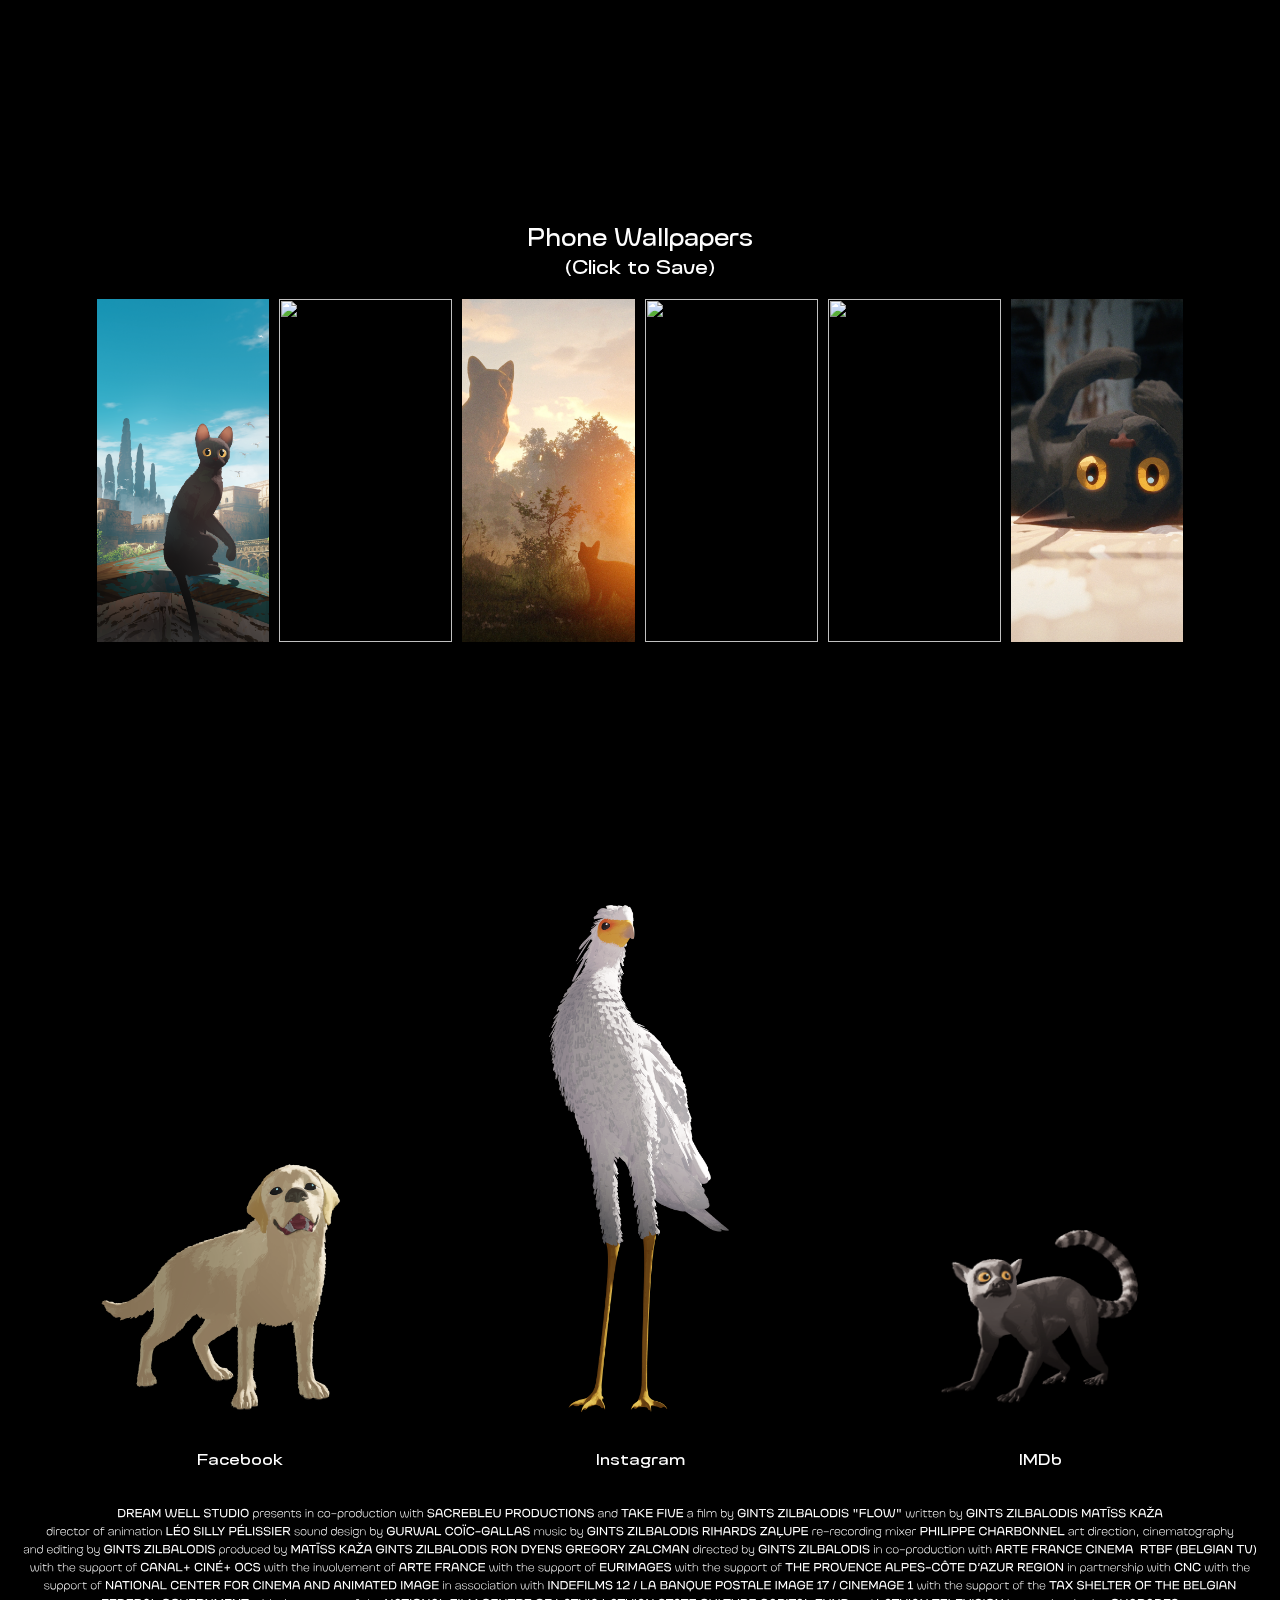
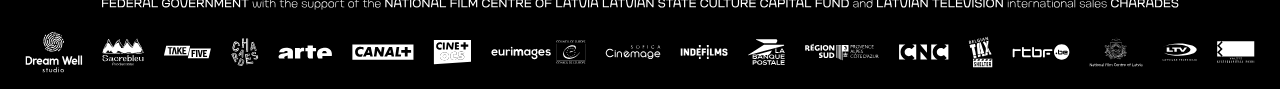
==== commit 5b9653ce: "manilla" ====
--- a/index.html
+++ b/index.html
@@ -135,7 +135,7 @@
 <!-- <img src="stills/F_06-min.jpg" /> -->
 </div>
 
-<p class="wallp">Official Merch<br><small><a href="https://m50.lv/official-flow-movie-merchandise">(Click to Buy)</a></small></p>
+<p class="wallp">Official Merch (M50)<br><small><a href="https://m50.lv/official-flow-movie-merchandise">(Click to Buy)</a></small></p>
 <a href="https://m50.lv/official-flow-movie-merchandise">
 <div id="shop">
   <img src="merch/flow1.png" />
@@ -146,6 +146,14 @@
 </div>
 </a>
 
+<p class="wallp">Official Merch (Manilla)<br><small><a href="https://manilla.lv/en/product_category/manilla-x-flow/">(Click to Buy)</a></small></p>
+<br>
+<a href="https://manilla.lv/en/product_category/manilla-x-flow/">
+  <div id="manilla">
+    <img src="manilla.jpg" />
+  </div>
+</a>
+
 <p class="wallp">Phone Wallpapers<br><small>(Click to Save)</small></p><br>
 <div class="wallpapers">
   <a href="wallpapers/Flow_1.png" download>
--- a/style.css
+++ b/style.css
@@ -443,6 +443,17 @@
   display: none;
 }
 
+#manilla {
+  display: flex;
+  flex-wrap: wrap;
+  width: 100%;
+  padding: 0 5%;
+  margin-bottom: 25vh;
+}
+#manilla img {
+  width: 100%;
+}
+
 @media only screen and (max-width: 1600px) {
   .laurels .left {
     flex-direction: column;
@@ -519,6 +530,9 @@
   .wallpapers {
     margin-bottom: 10vh;
   }
+  #shop img {
+    height: 120px;
+  }
 }
 
 img {
